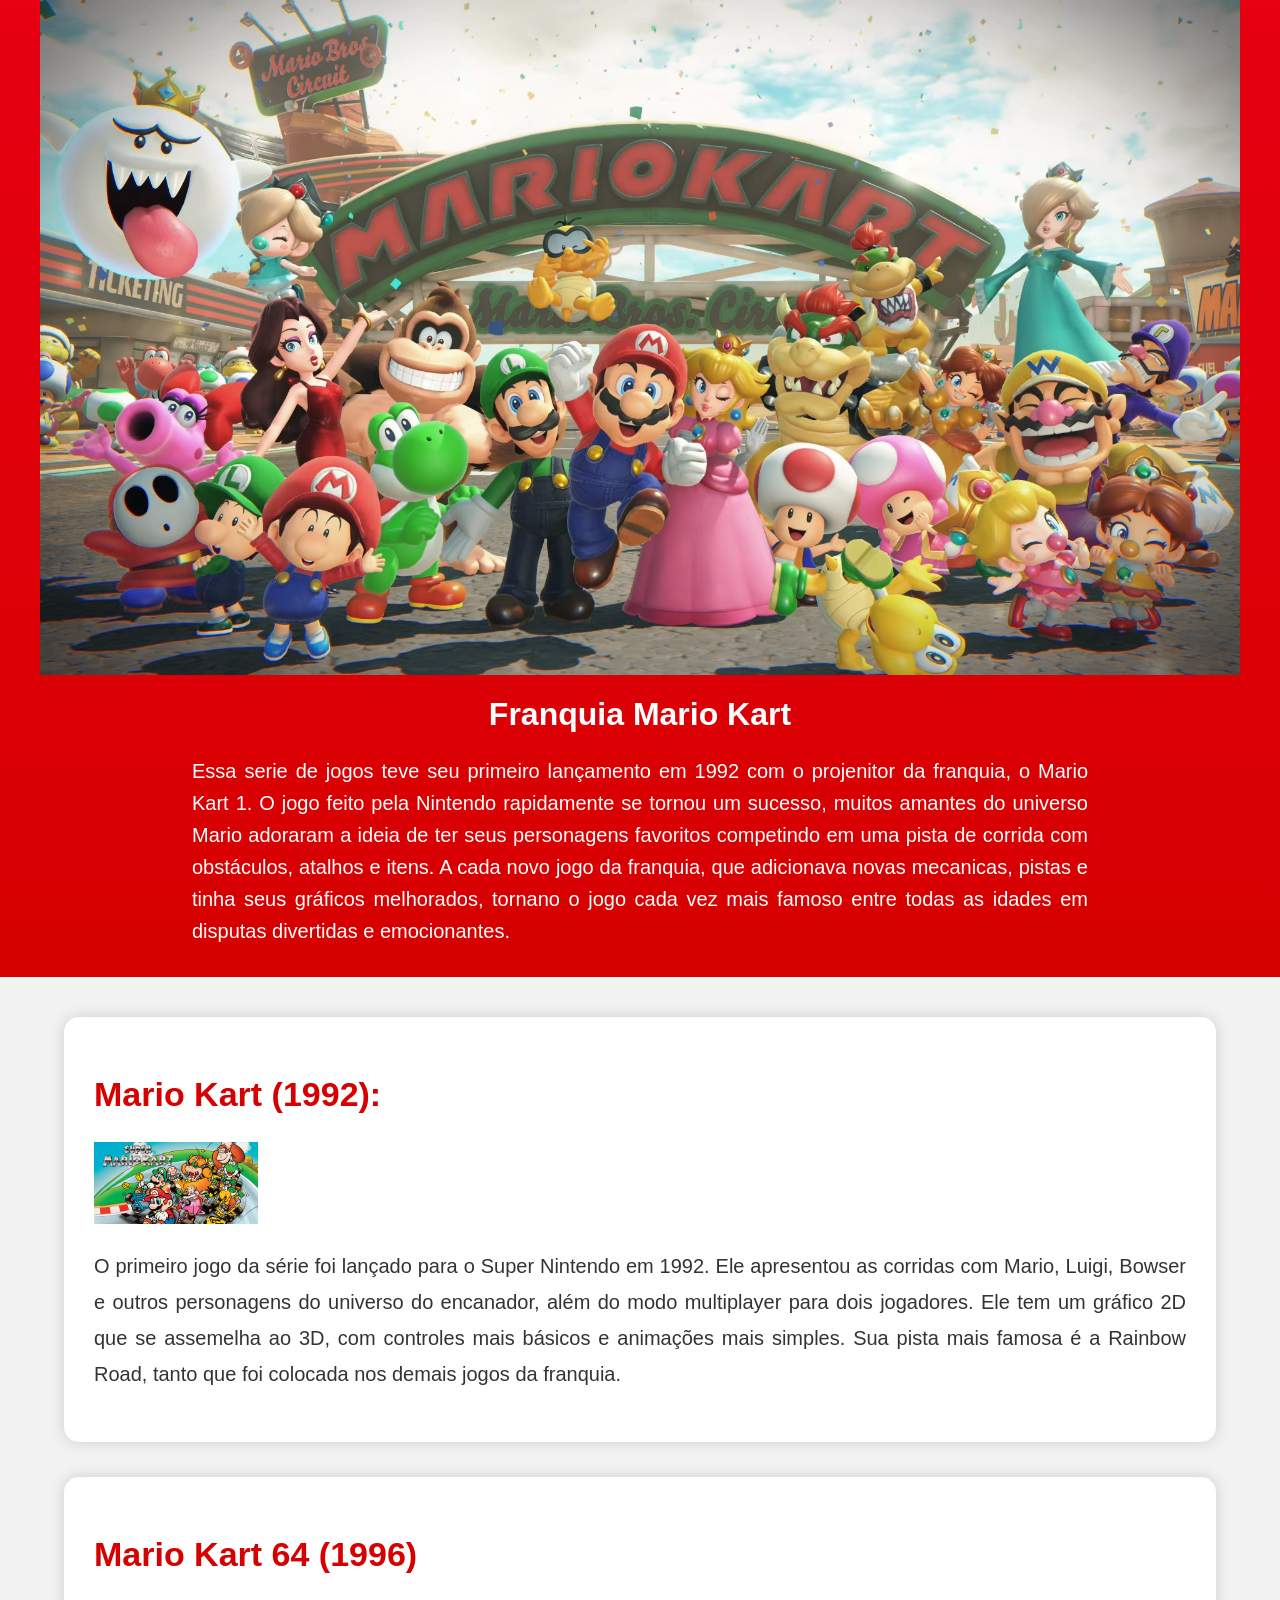
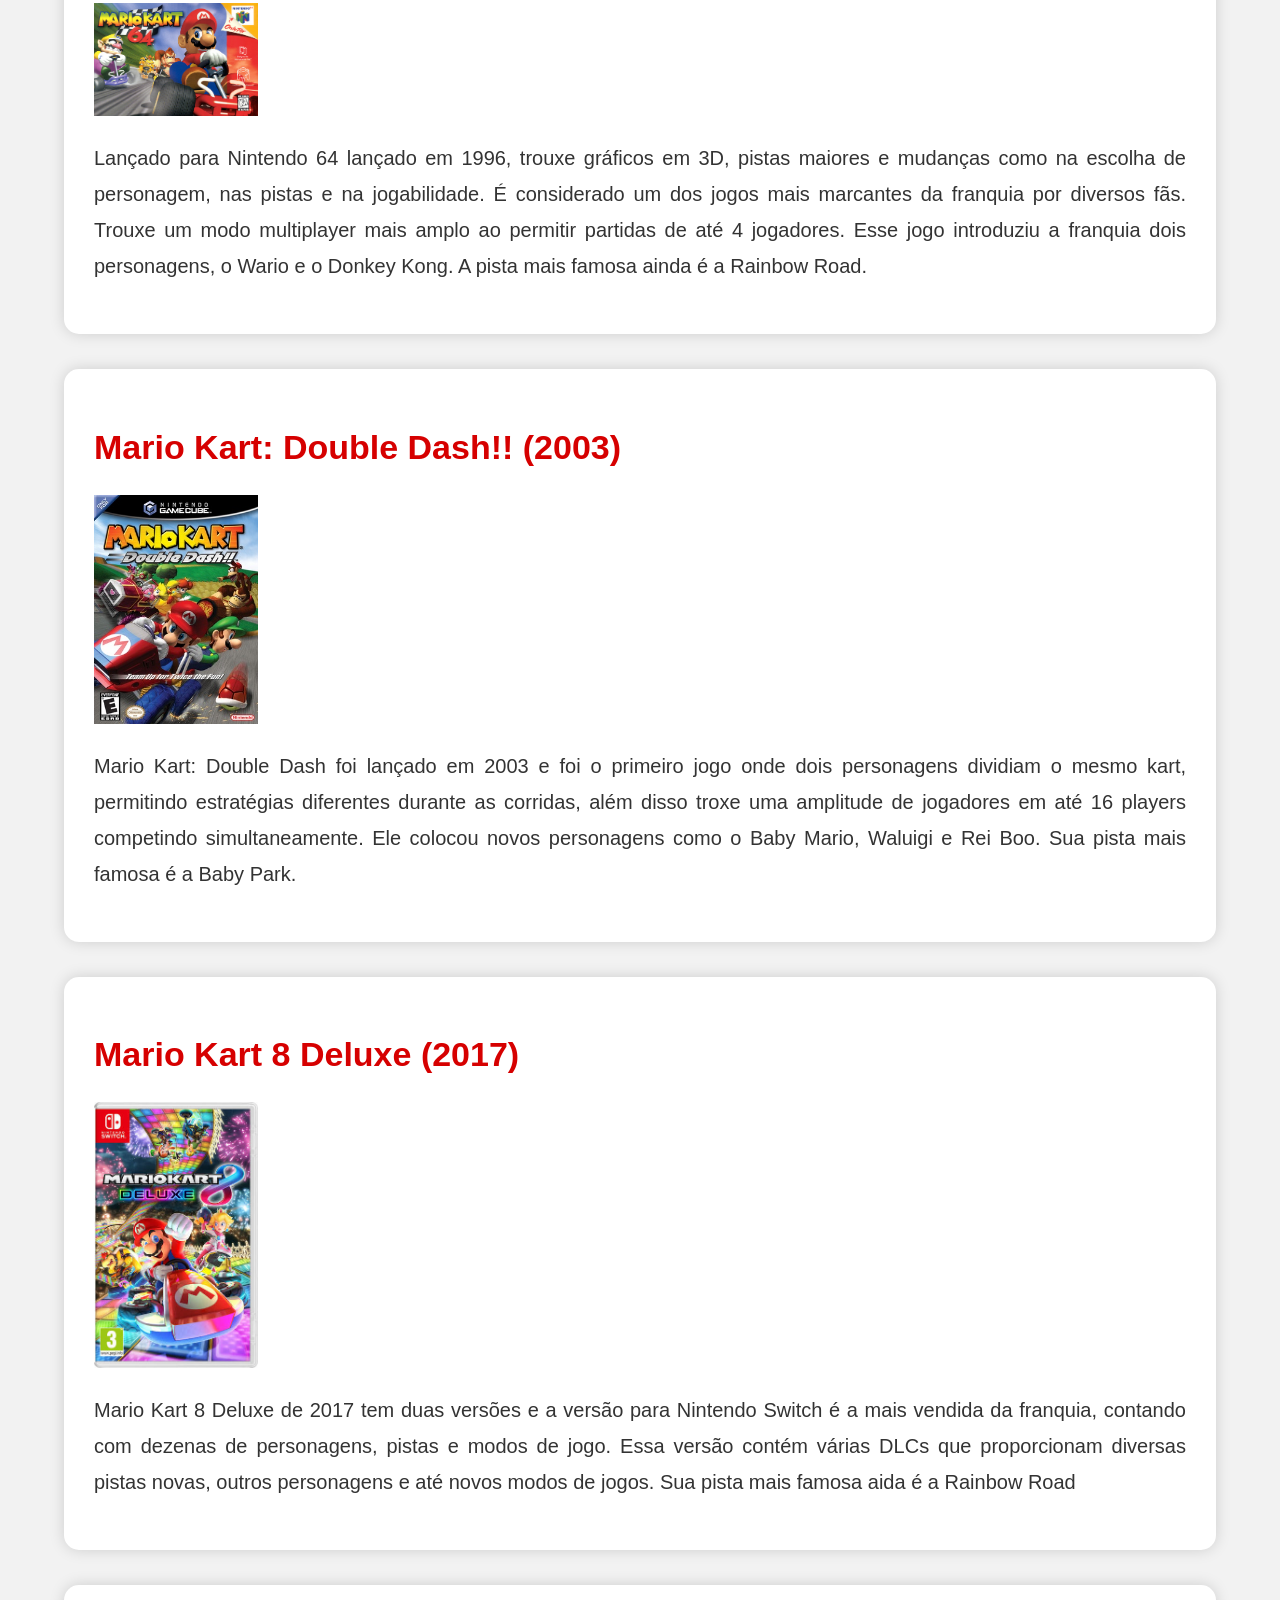
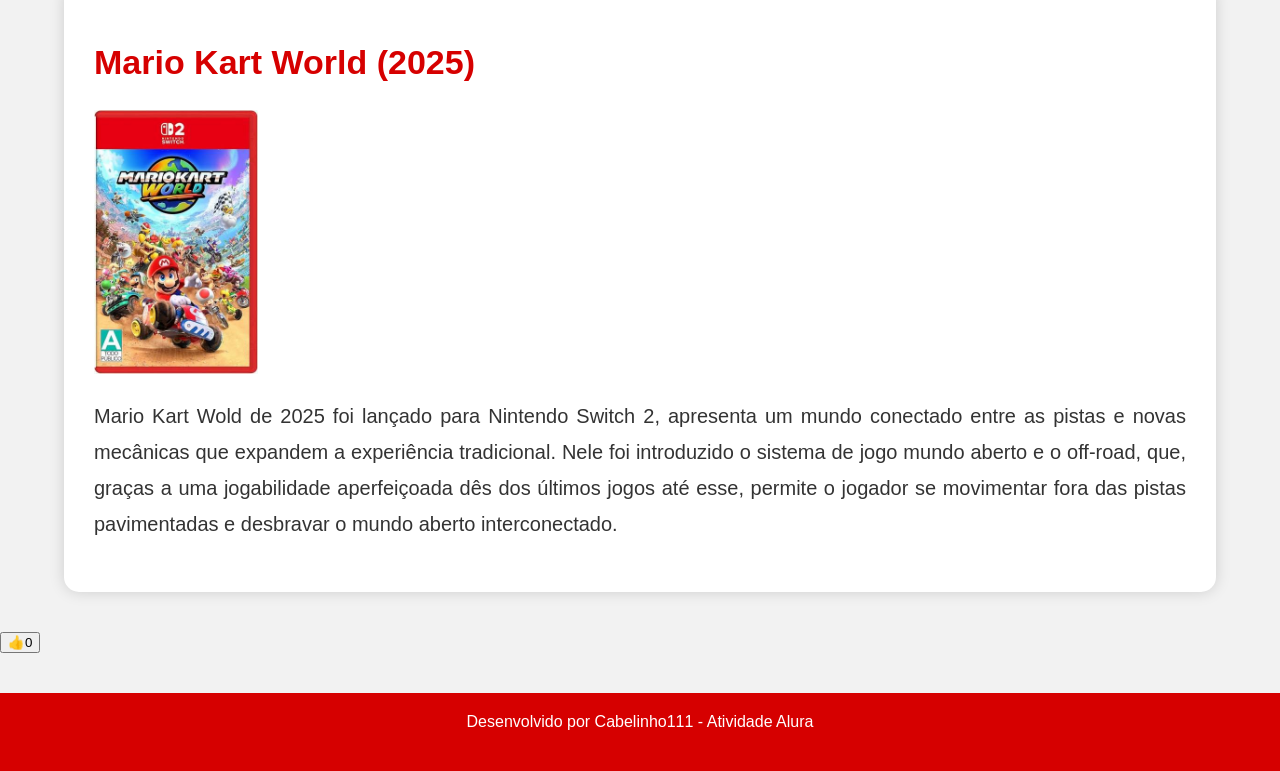
==== index.html @ 716b2a15 "000000" ====
<!DOCTYPE html>
<html lang="en">
<head>
    <meta charset="UTF-8">
    <meta name="viewport" content="width=device-width, initial-scale=1.0">
    <title>Mario Kart - História da Franquia</title>
<link rel="stylesheet" href="style.css">
</head>
<body>
    <header>
          <img src="imagens/banner.jpg" class="banner" alt="Banner Mario Kart">
<h1> Franquia Mario Kart </h1>
<p> Essa serie de jogos teve seu primeiro lançamento em 1992 com o projenitor da franquia, o Mario Kart 1.
    O jogo feito pela Nintendo rapidamente se tornou um sucesso, 
    muitos amantes do universo Mario adoraram a ideia de ter seus personagens favoritos competindo em uma pista de corrida com obstáculos, atalhos e itens.
    A cada novo jogo da franquia, que adicionava novas mecanicas, pistas e tinha seus gráficos melhorados,
    tornano o jogo cada vez mais famoso entre todas as idades em disputas divertidas e emocionantes. </p>
   
    </header>

<main>

<section>

        <h2>Mario Kart (1992):</h2>
<img src="imagens/mariokart1.jpg" class="imagem-primeiro" alt="Mario Kart SNES">
    <p>
O primeiro jogo da série foi lançado para o Super Nintendo em 1992.
Ele apresentou as corridas com Mario, Luigi, Bowser e outros personagens do universo do encanador,
além do modo multiplayer para dois jogadores. Ele tem um gráfico 2D que se assemelha ao 3D, com controles mais básicos e animações mais simples.
Sua pista mais famosa é a Rainbow Road, tanto que foi colocada nos demais jogos da franquia.
</p>
</section>

<section>

<h2>Mario Kart 64 (1996)</h2>

<img src="imagens/mario64.jpg" class="imagem-pequena" alt="Mario Kart 64">

<p>
Lançado para Nintendo 64 lançado em 1996, trouxe gráficos em 3D, pistas maiores e mudanças como na escolha de personagem, nas pistas e na jogabilidade.
É considerado um dos jogos mais marcantes da franquia por diversos fãs. Trouxe um modo multiplayer mais amplo ao permitir partidas de até 4 jogadores.
Esse jogo introduziu a franquia dois personagens, o Wario e o Donkey Kong. A pista mais famosa ainda é a Rainbow Road. 
</p>

</section>

<section>

<h2>Mario Kart: Double Dash!! (2003)</h2>

<img src="imagens/doubledash.jpg" class="imagem-jogo" alt="Double Dash">

<p>
Mario Kart: Double Dash foi lançado em 2003 e foi o primeiro jogo onde dois personagens dividiam o mesmo kart,
permitindo estratégias diferentes durante as corridas, além disso troxe uma amplitude de jogadores em até 16 players competindo simultaneamente.
Ele colocou novos personagens como o Baby Mario, Waluigi e Rei Boo. Sua pista mais famosa é a Baby Park.
</p>

</section>

<section>

<h2>Mario Kart 8 Deluxe (2017)</h2>

<img src="imagens/mariokart8.jpg" class="imagem-media" alt="Mario Kart 8 Deluxe">


<p>
Mario Kart 8 Deluxe de 2017 tem duas versões e a versão para Nintendo Switch é a mais vendida da franquia,
contando com dezenas de personagens, pistas e modos de jogo. Essa versão contém várias DLCs que proporcionam diversas pistas novas,
outros personagens e até novos modos de jogos. Sua pista mais famosa aida é a Rainbow Road
</p>

</section>

<section>

<h2>Mario Kart World (2025)</h2>

<img src="imagens/world.jpg" class="imagem-jogo" alt="Mario Kart World">

<p>
Mario Kart Wold de 2025 foi lançado para Nintendo Switch 2, apresenta um mundo conectado entre
as pistas e novas mecânicas que expandem a experiência tradicional. Nele foi introduzido o sistema de jogo mundo aberto e o off-road, que,
graças a uma jogabilidade aperfeiçoada dês dos últimos jogos até esse, permite o jogador se movimentar fora das pistas pavimentadas e desbravar o mundo aberto interconectado.
</p>

</section>

</main>

<button>👍<span>0</span></button>

<footer>
  Desenvolvido por Cabelinho111 - Atividade Alura</p>
</footer>

</body>

<script>
const botao = document.querySelector("button");
botao.addEventListener("click", botaoClicado);
function botaoClicado() {
let texto = botao.querySelector("span");
texto.textContent++;
}
</script>
</html>
---- style.css ----
/* Configurações gerais */
body {
    font-family: Arial, Helvetica, sans-serif;
    margin: 0;
    padding: 0;
    background-color: #f2f2f2;
    color: #333;
}
/* Cabeçalho */
header {
    background: linear-gradient(to bottom, #e60012, #d60000);
    color: white;
    text-align: center;
    padding-bottom: 30px;
}

/* Banner */
.banner {
    display: block;
    width: 100%;
    max-width: 1200px;
    height: auto;
    margin: 0 auto;
}
}  /* impede que a imagem seja cortada */


/* Título principal */
h1 {
    margin: 20px 0 10px;
    font-size: 48px;
}

/* Subtítulo */
header p {
    width: 70%;
    margin: auto;
    font-size: 20px;
    line-height: 1.6;
}

/* Área principal */
main {
    width: 90%;
    max-width: 1200px;
    margin: 40px auto;
}

/* Cards */
section {
    background: white;
    margin-bottom: 35px;
    padding: 30px;
    border-radius: 15px;
    box-shadow: 0 0 15px rgba(0,0,0,0.15);
}

/* Títulos */
h2 {
    color: #d60000;
    font-size: 34px;
}

h3 {
    color: #d60000;
}

/* Parágrafos */
p {
    font-size: 20px;
    text-align: justify;
    line-height: 1.8;
}

/* Imagens dos jogos */
.imagem-conteudo {
    display: block;
    width: 70%;
    max-width: 600px;
    height: auto;
    margin: 20px auto;
    border-radius: 10px;
}

/* Todas as imagens */
img {
    max-width: 15%;
    height: auto;
}

/* Rodapé */
footer {
    background-color: #d60000;
    color: white;
    text-align: center;
    padding: 20px;
    margin-top: 40px;
}

/* button */
button {
    size: 40px;
    box-align: center;
}

/* Responsividade */
@media (max-width: 768px) {

    h1 {
        font-size: 34px;
    }

    h2 {
        font-size: 28px;
    }

    p {
        font-size: 17px;
    }

    header p {
        width: 90%;
    }

    .imagem-conteudo {
        width: 90%;
    }

    .banner {
        max-height: 220px;
    }
.imagem-vertical{
    display: block;
    width: 45%;
    max-width: 340px;
    height: auto;
    margin: 20px auto;
    border-radius: 10px;
}
.imagem-horizontal{
    display:block;
    width:70%;
    max-width:600px;
    height:auto;
    margin:20px auto;
    border-radius:10px;
}
.imagem-media{
    display: block;
    width: 60%;
    max-width: 450px;
    max-height: 320px;
    height: auto;
    object-fit: contain;
    margin: 20px auto;
    border-radius: 10px;
}
.imagem-pequena{
    display:block;
    width:55%;
    max-width:500px;
    height:auto;
    margin:25px auto;
    border-radius:10px;
}

.imagem-jogo{
    display: block;
    width: 65%;
    max-width: 650px;
    height: auto;
    margin: 20px auto;
    border-radius: 10px;
}
/* Primeira imagem menor */
.imagem-primeiro{
    display: block;
    width: 55%;
    max-width: 500px;
    height: auto;
    margin: 20px auto;
    border-radius: 10px;
}
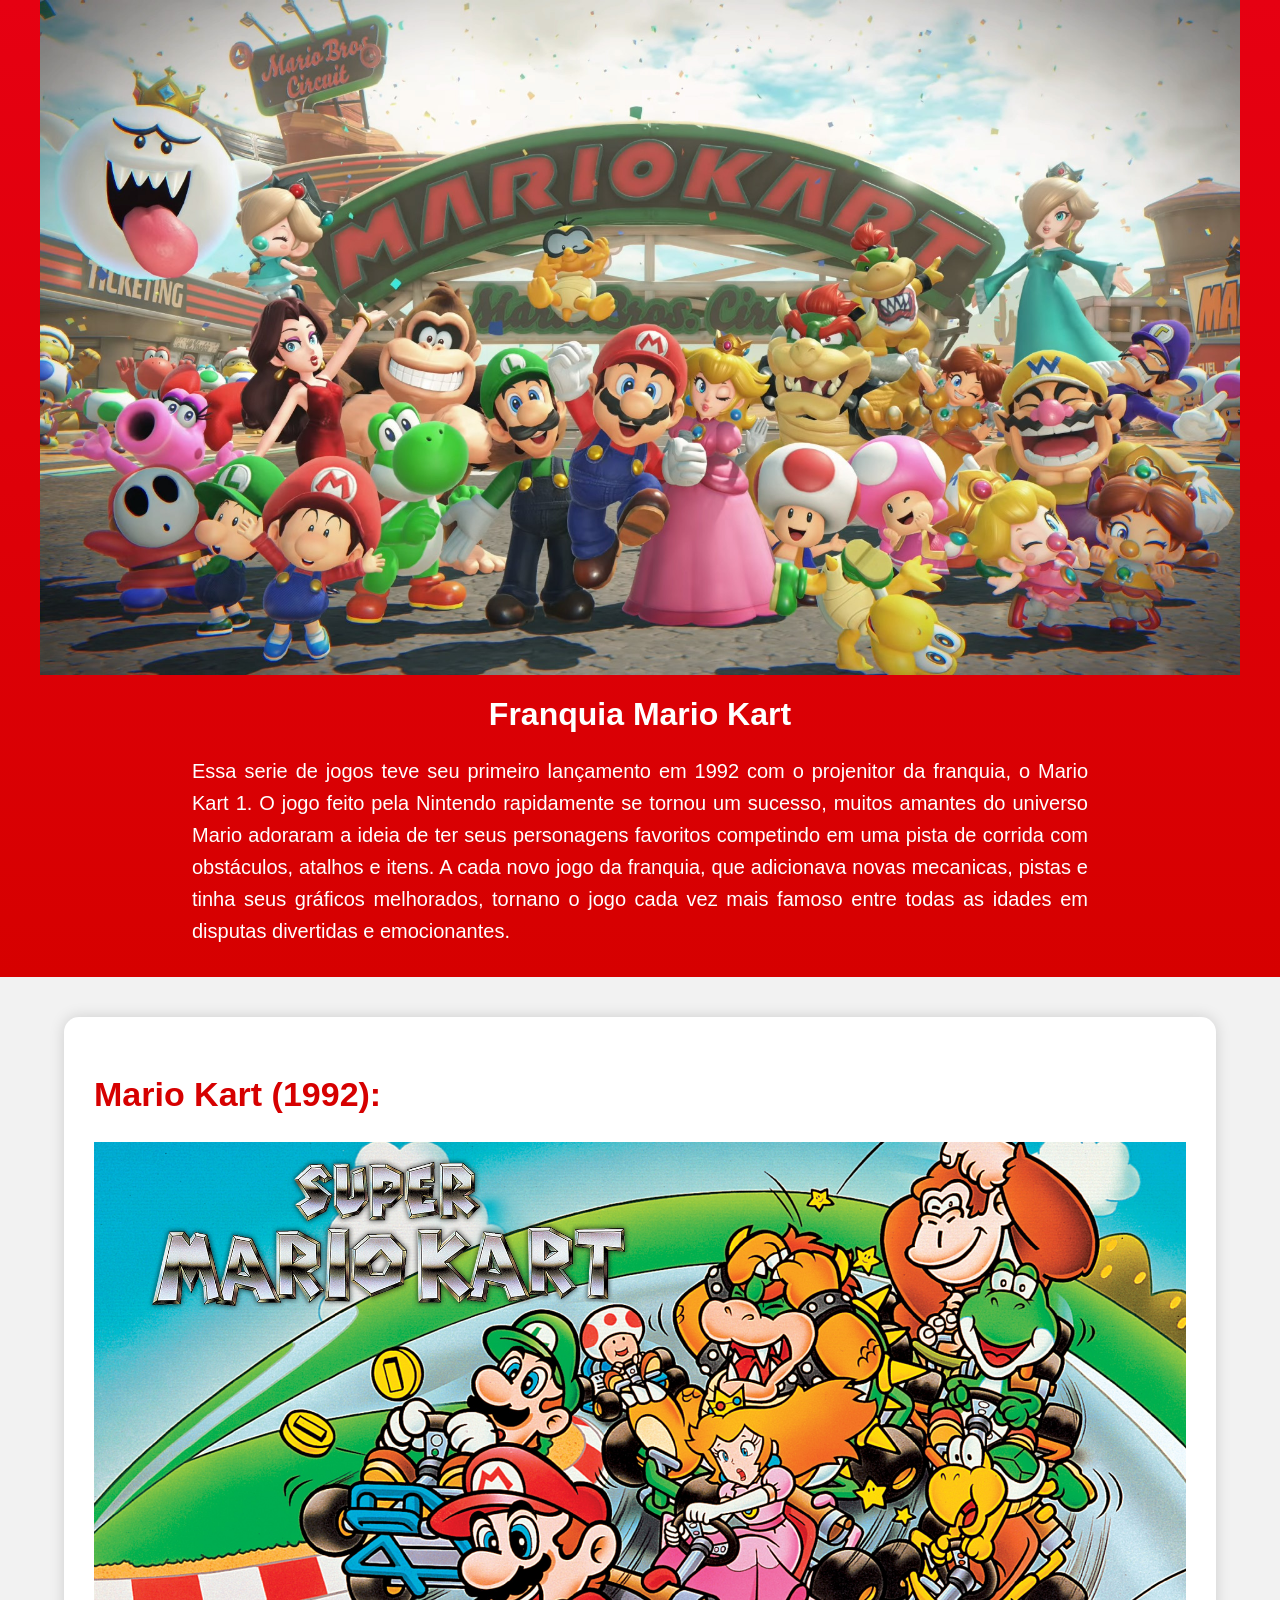
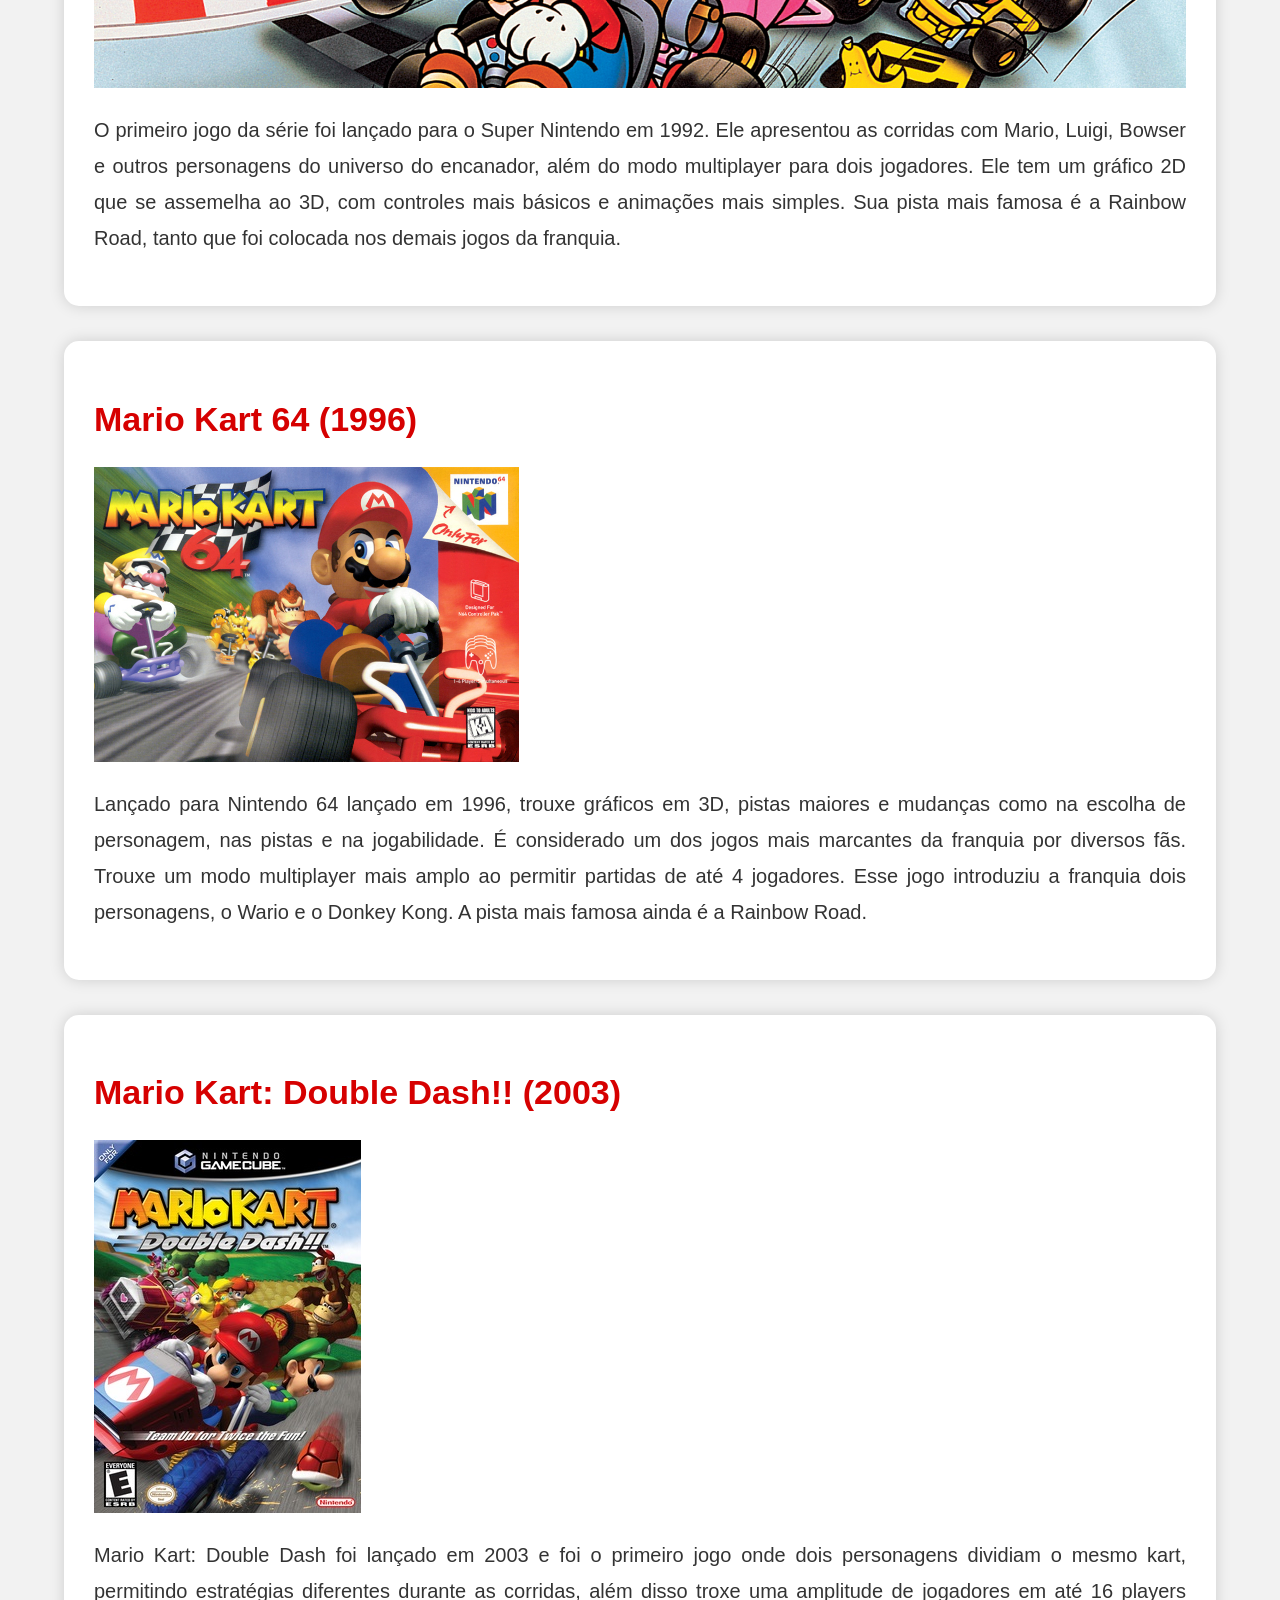
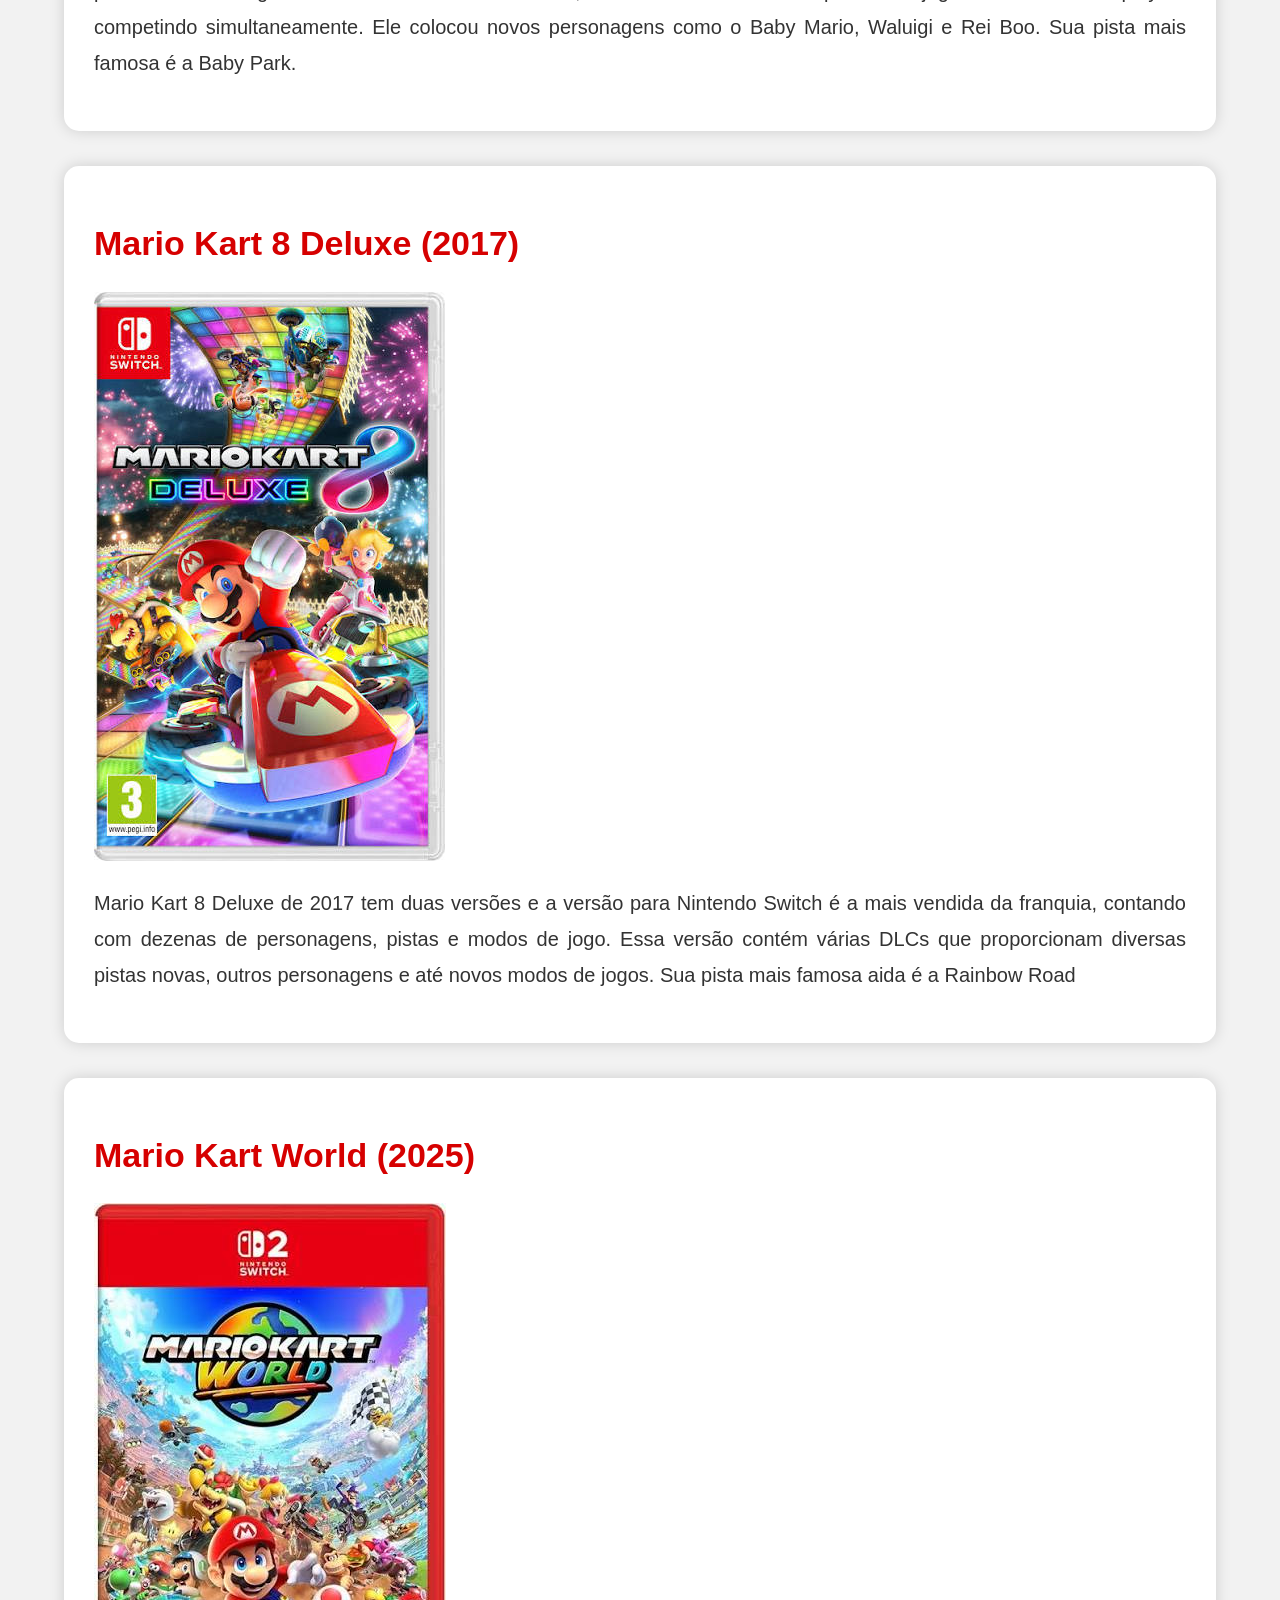
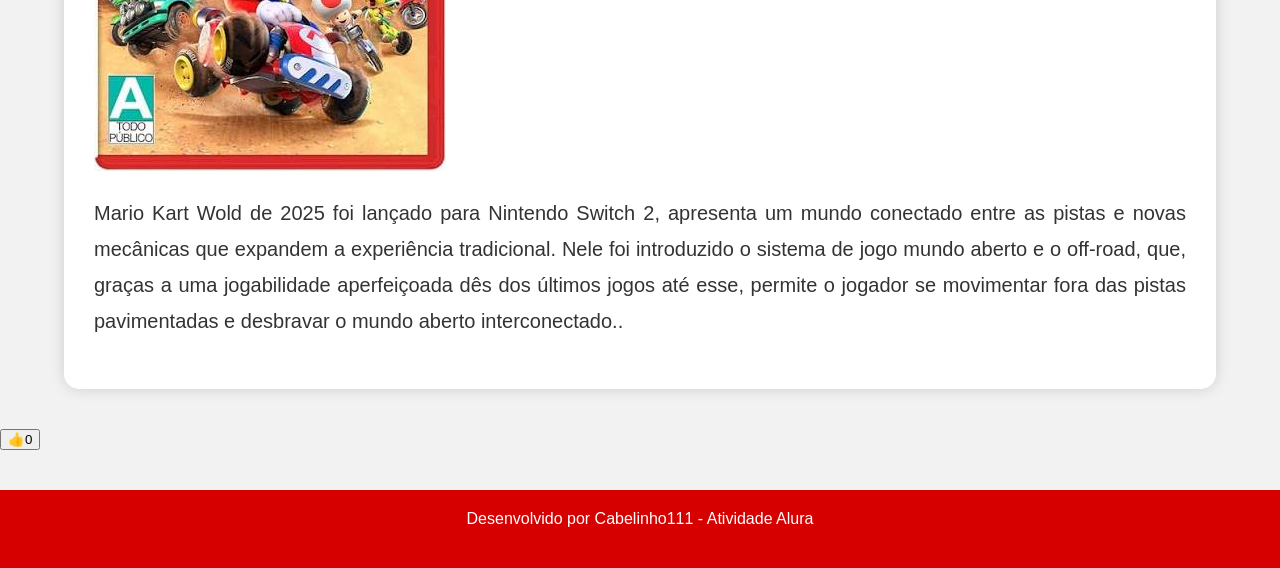
==== commit 513d796e: "98" ====
--- a/index.html
+++ b/index.html
@@ -84,7 +84,7 @@
 <p>
 Mario Kart Wold de 2025 foi lançado para Nintendo Switch 2, apresenta um mundo conectado entre
 as pistas e novas mecânicas que expandem a experiência tradicional. Nele foi introduzido o sistema de jogo mundo aberto e o off-road, que,
-graças a uma jogabilidade aperfeiçoada dês dos últimos jogos até esse, permite o jogador se movimentar fora das pistas pavimentadas e desbravar o mundo aberto interconectado.
+graças a uma jogabilidade aperfeiçoada dês dos últimos jogos até esse, permite o jogador se movimentar fora das pistas pavimentadas e desbravar o mundo aberto interconectado..
 </p>
 
 </section>
--- a/style.css
+++ b/style.css
@@ -84,7 +84,7 @@
 
 /* Todas as imagens */
 img {
-    max-width: 15%;
+    max-width: 100%;
     height: auto;
 }
 
@@ -99,7 +99,7 @@
 
 /* button */
 button {
-    size: 40px;
+    size: 100px;
     box-align: center;
 }
 
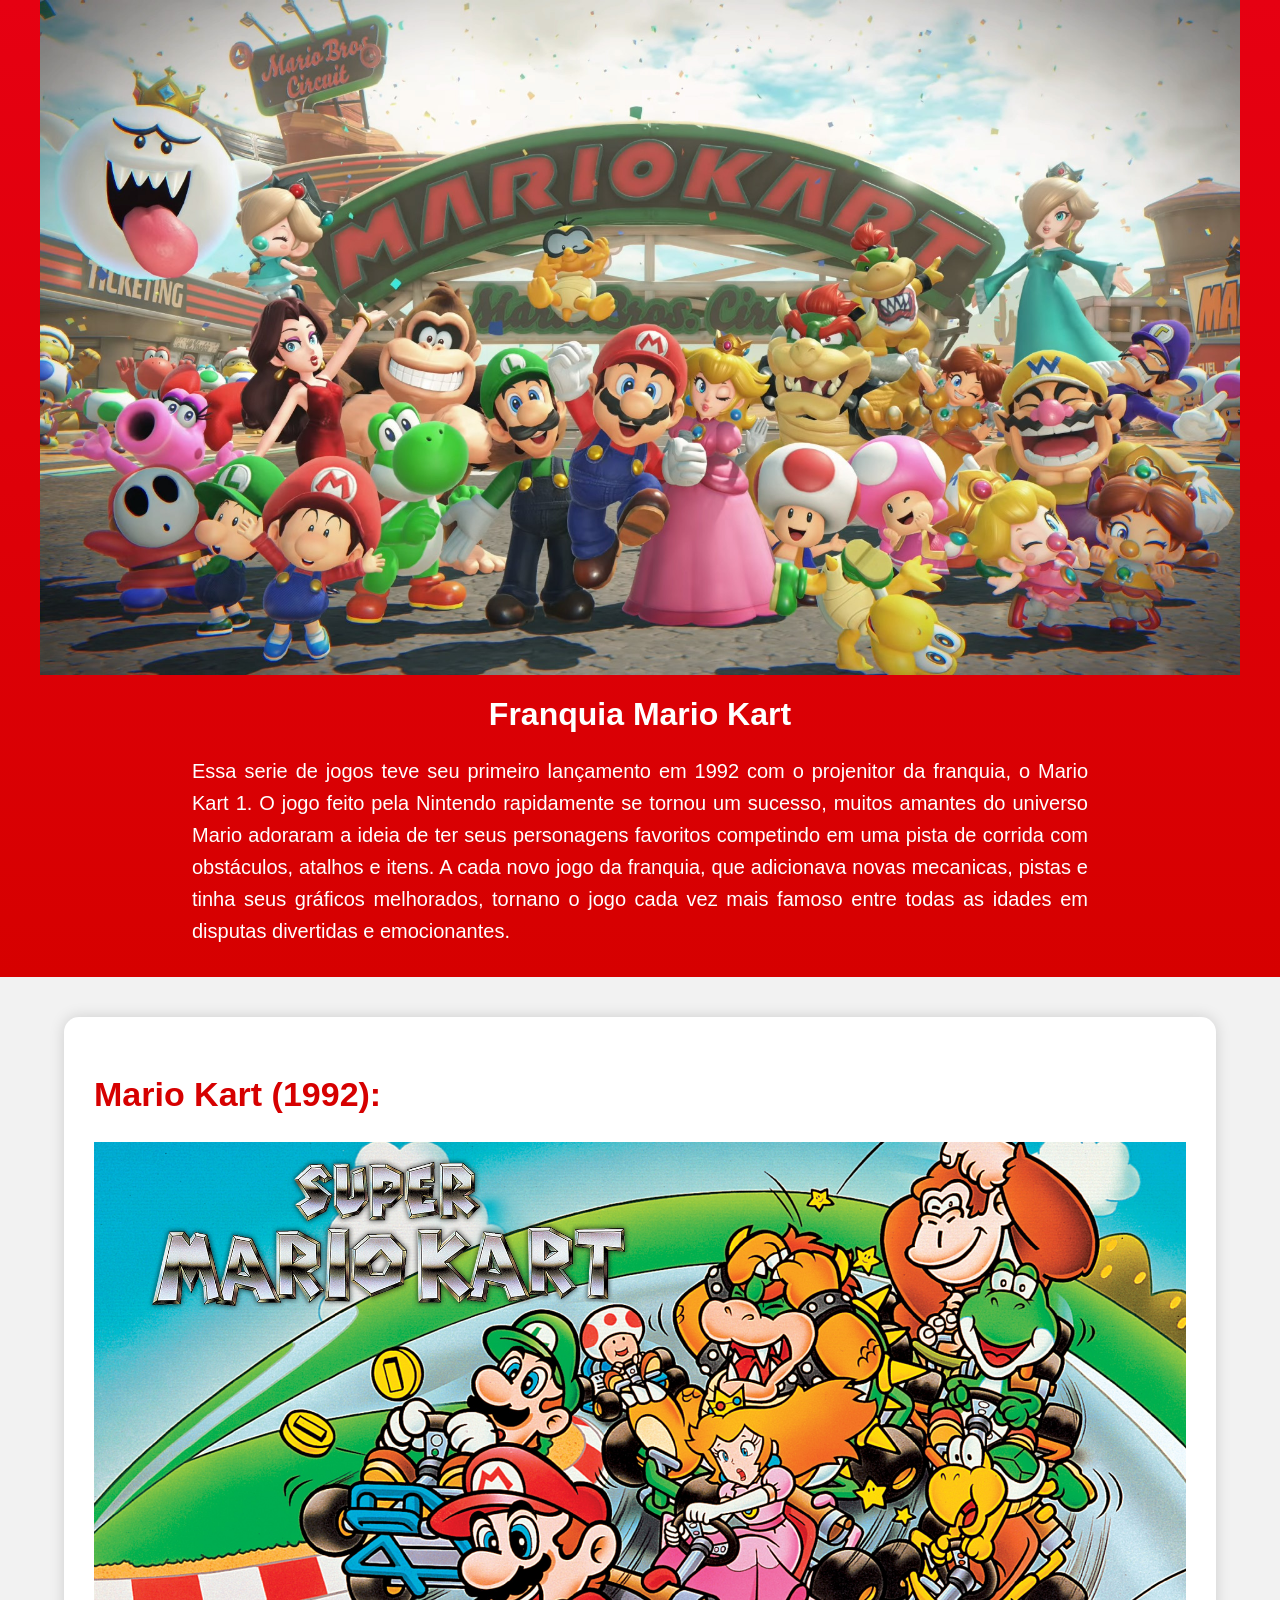
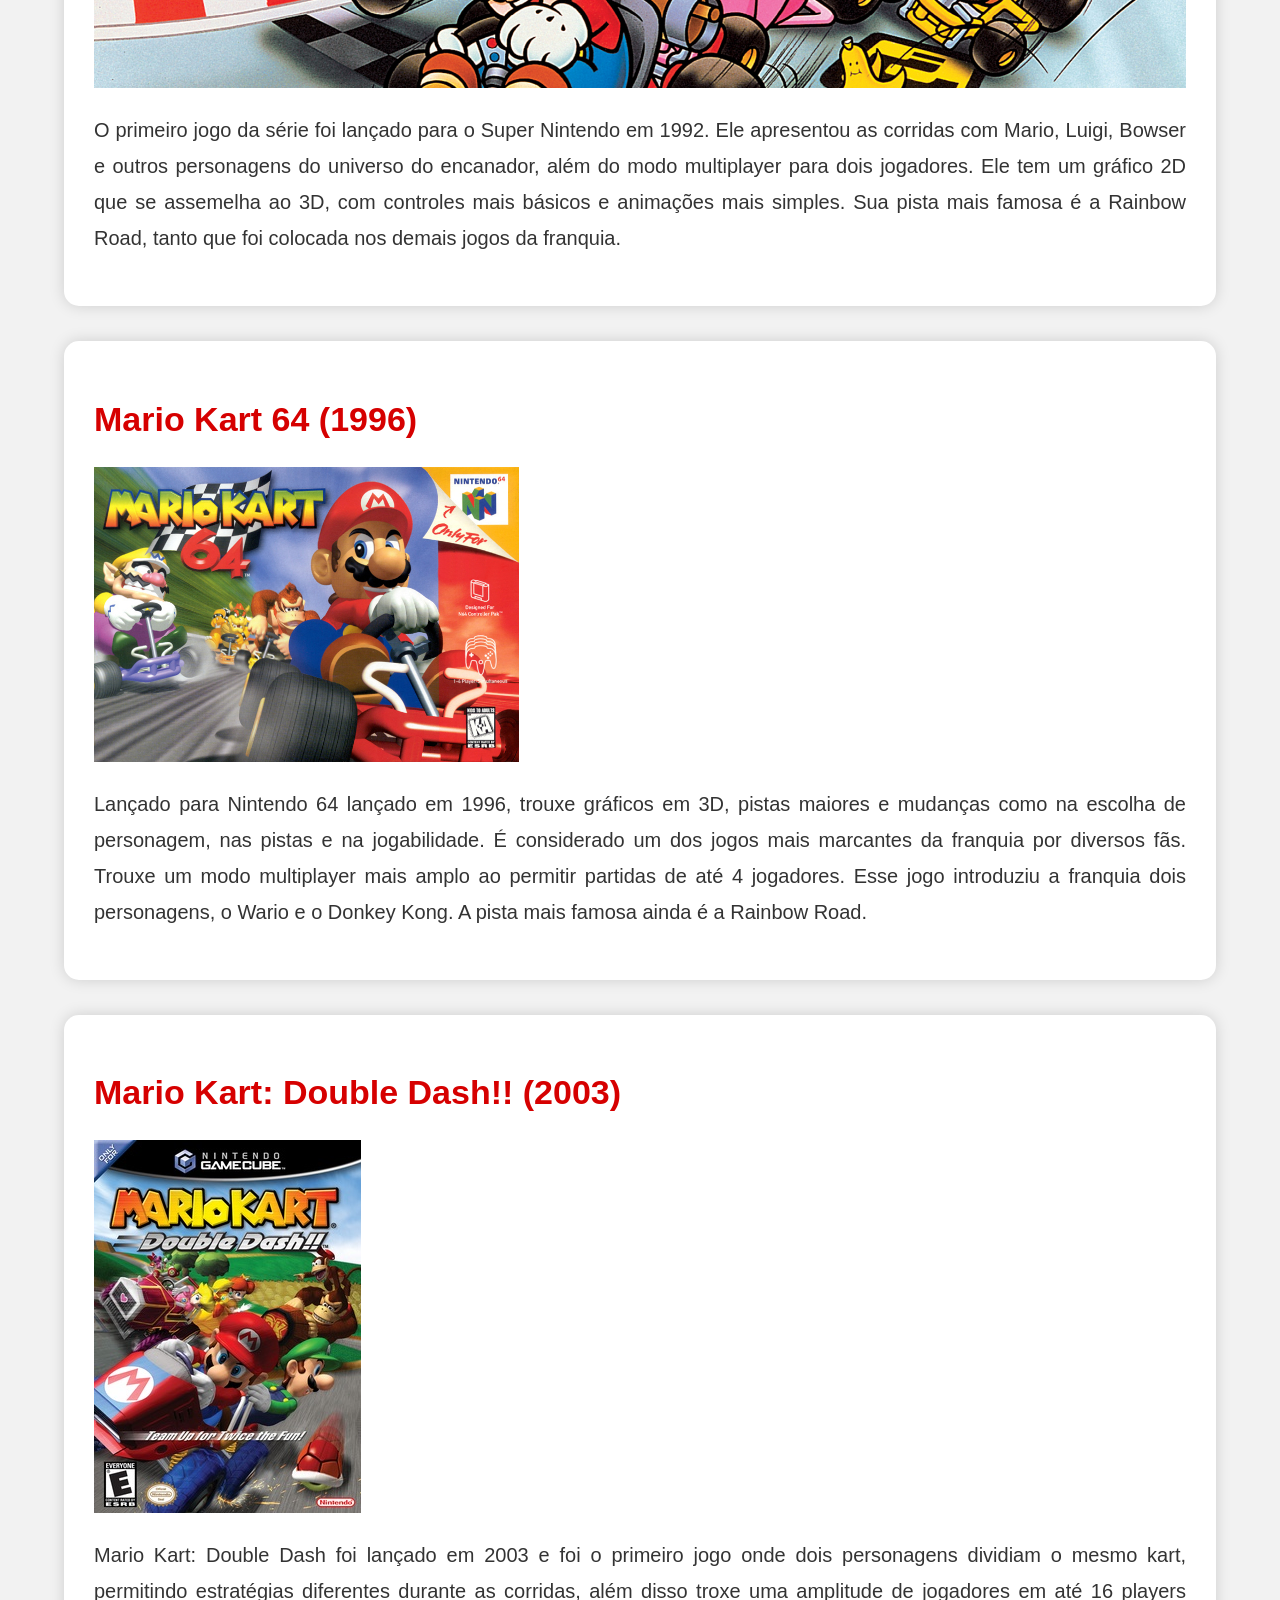
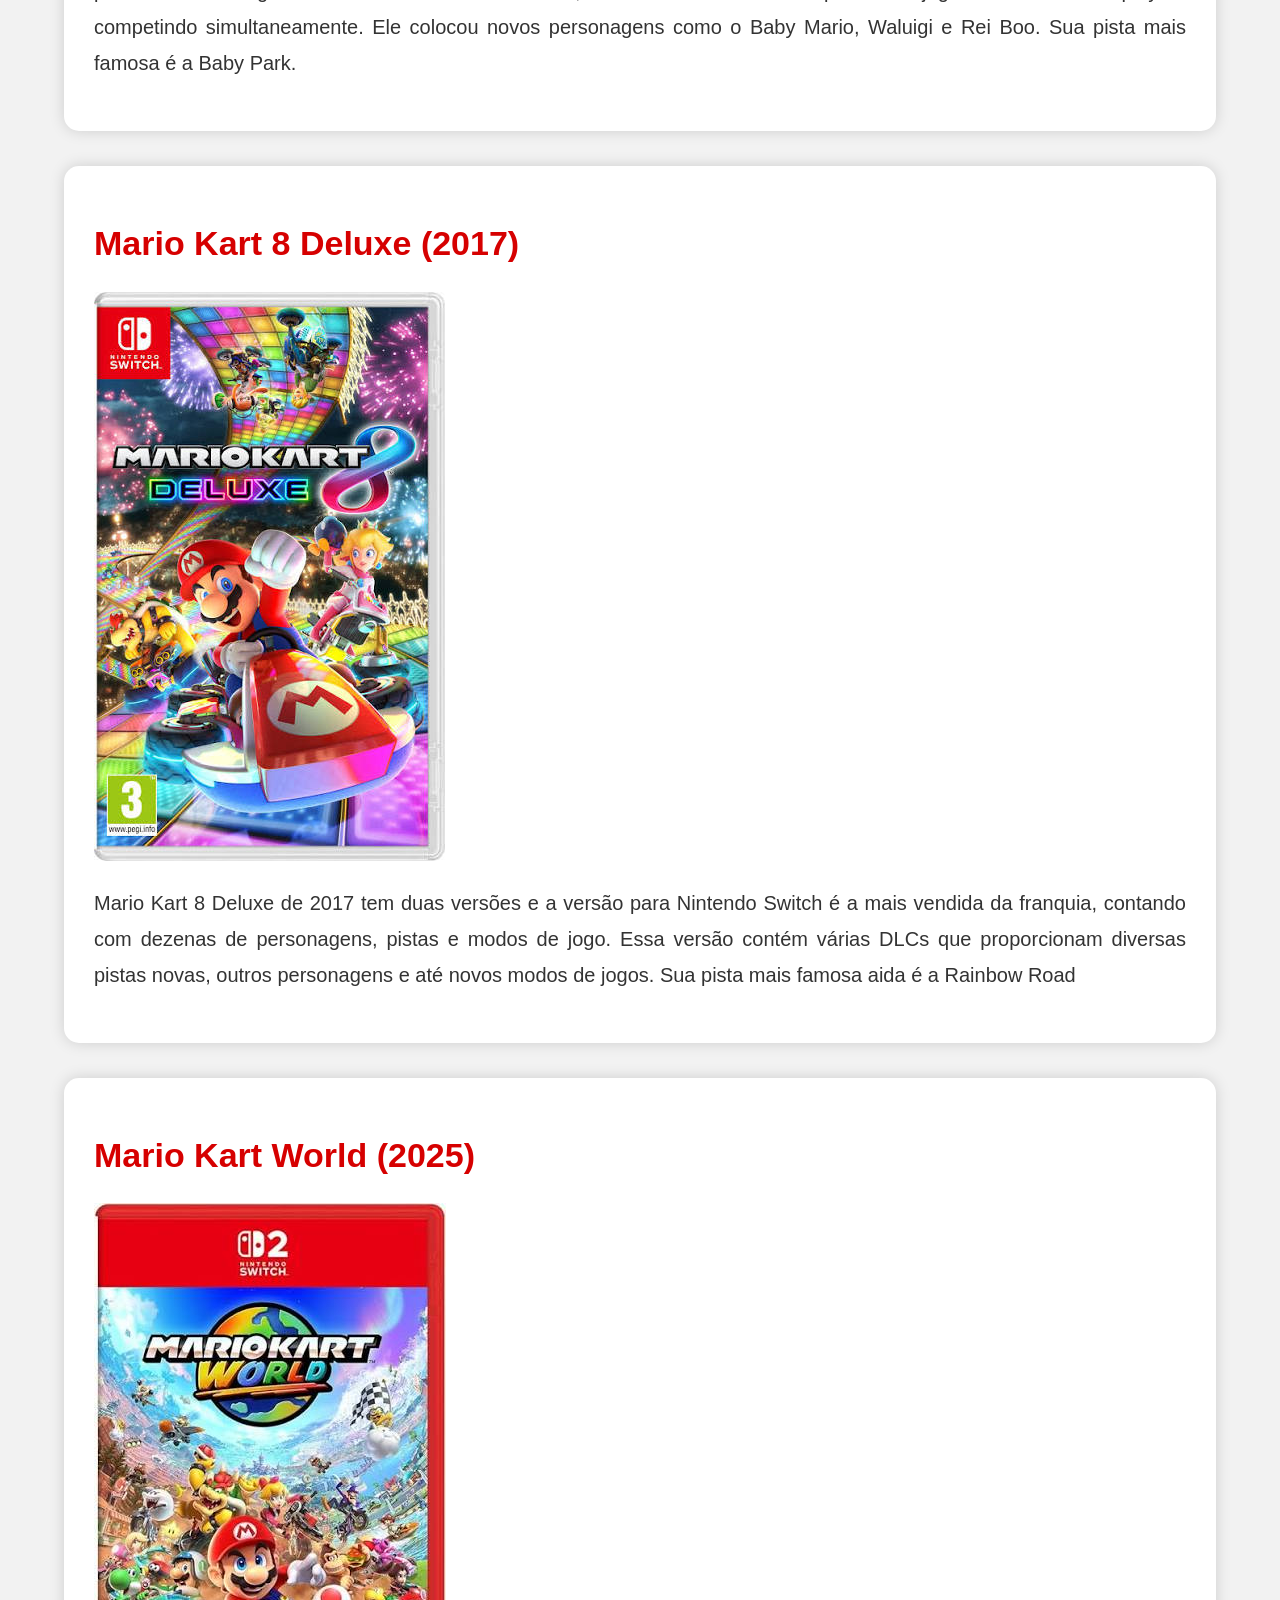
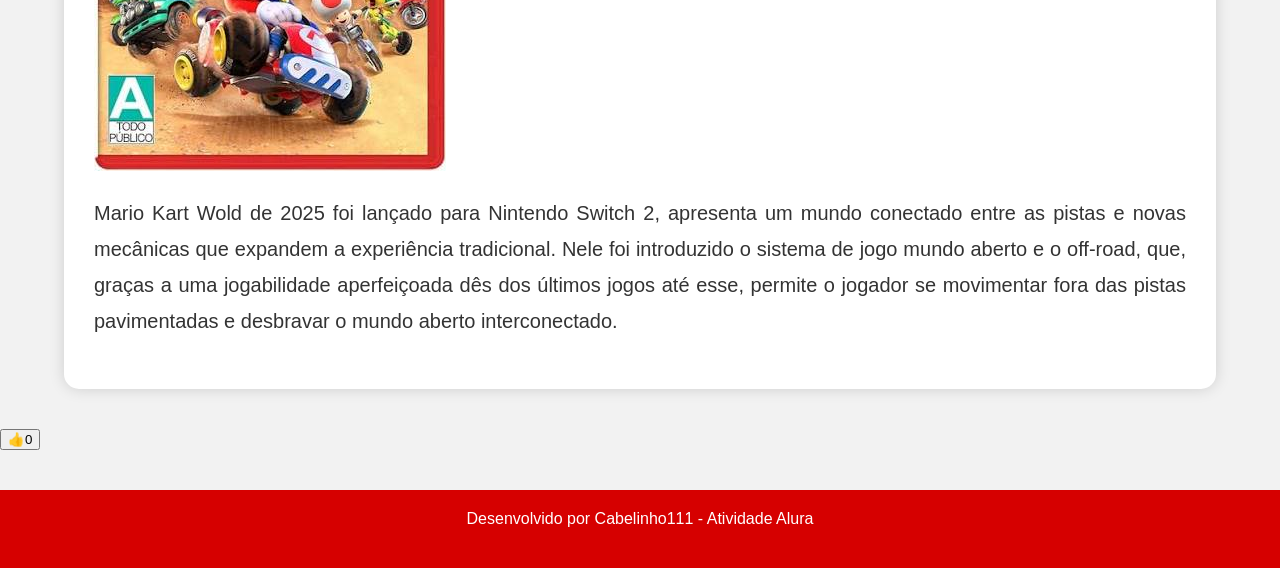
==== commit 2aafe9cc: "87" ====
--- a/index.html
+++ b/index.html
@@ -84,7 +84,7 @@
 <p>
 Mario Kart Wold de 2025 foi lançado para Nintendo Switch 2, apresenta um mundo conectado entre
 as pistas e novas mecânicas que expandem a experiência tradicional. Nele foi introduzido o sistema de jogo mundo aberto e o off-road, que,
-graças a uma jogabilidade aperfeiçoada dês dos últimos jogos até esse, permite o jogador se movimentar fora das pistas pavimentadas e desbravar o mundo aberto interconectado..
+graças a uma jogabilidade aperfeiçoada dês dos últimos jogos até esse, permite o jogador se movimentar fora das pistas pavimentadas e desbravar o mundo aberto interconectado.
 </p>
 
 </section>
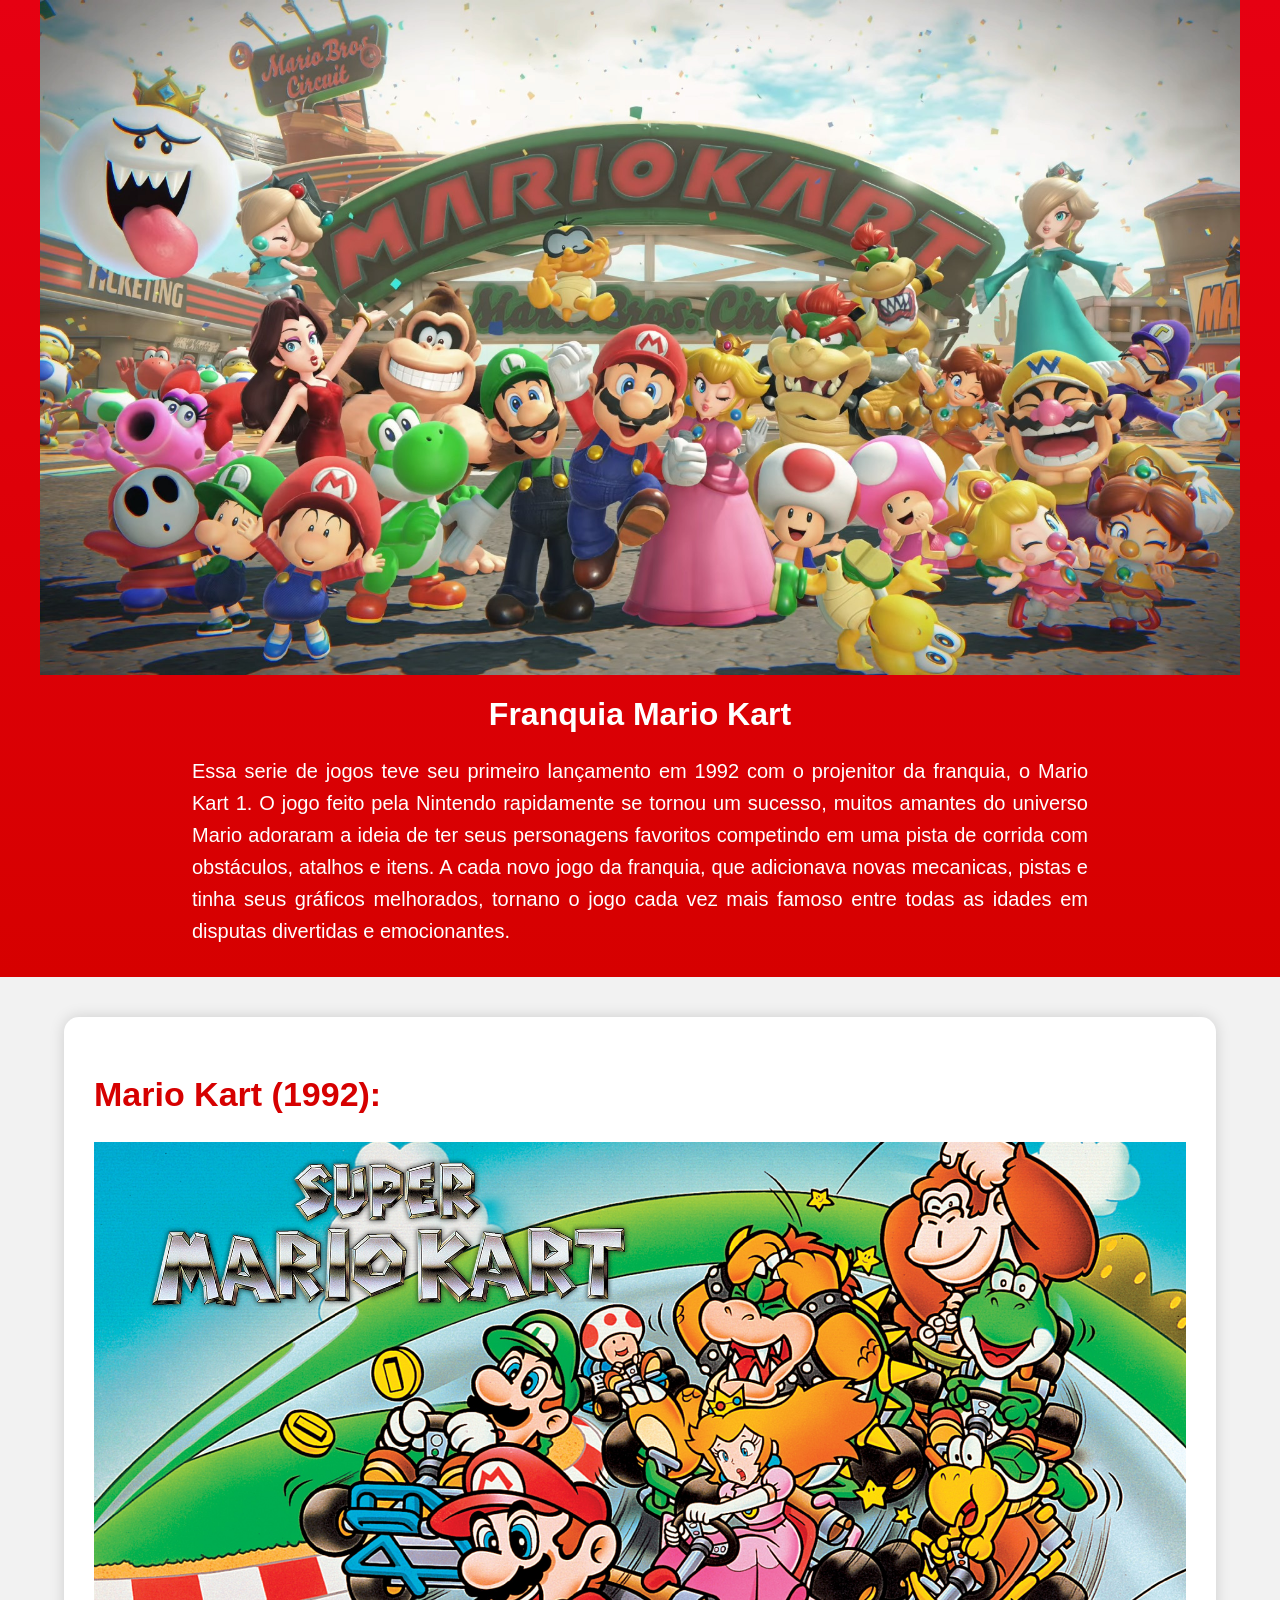
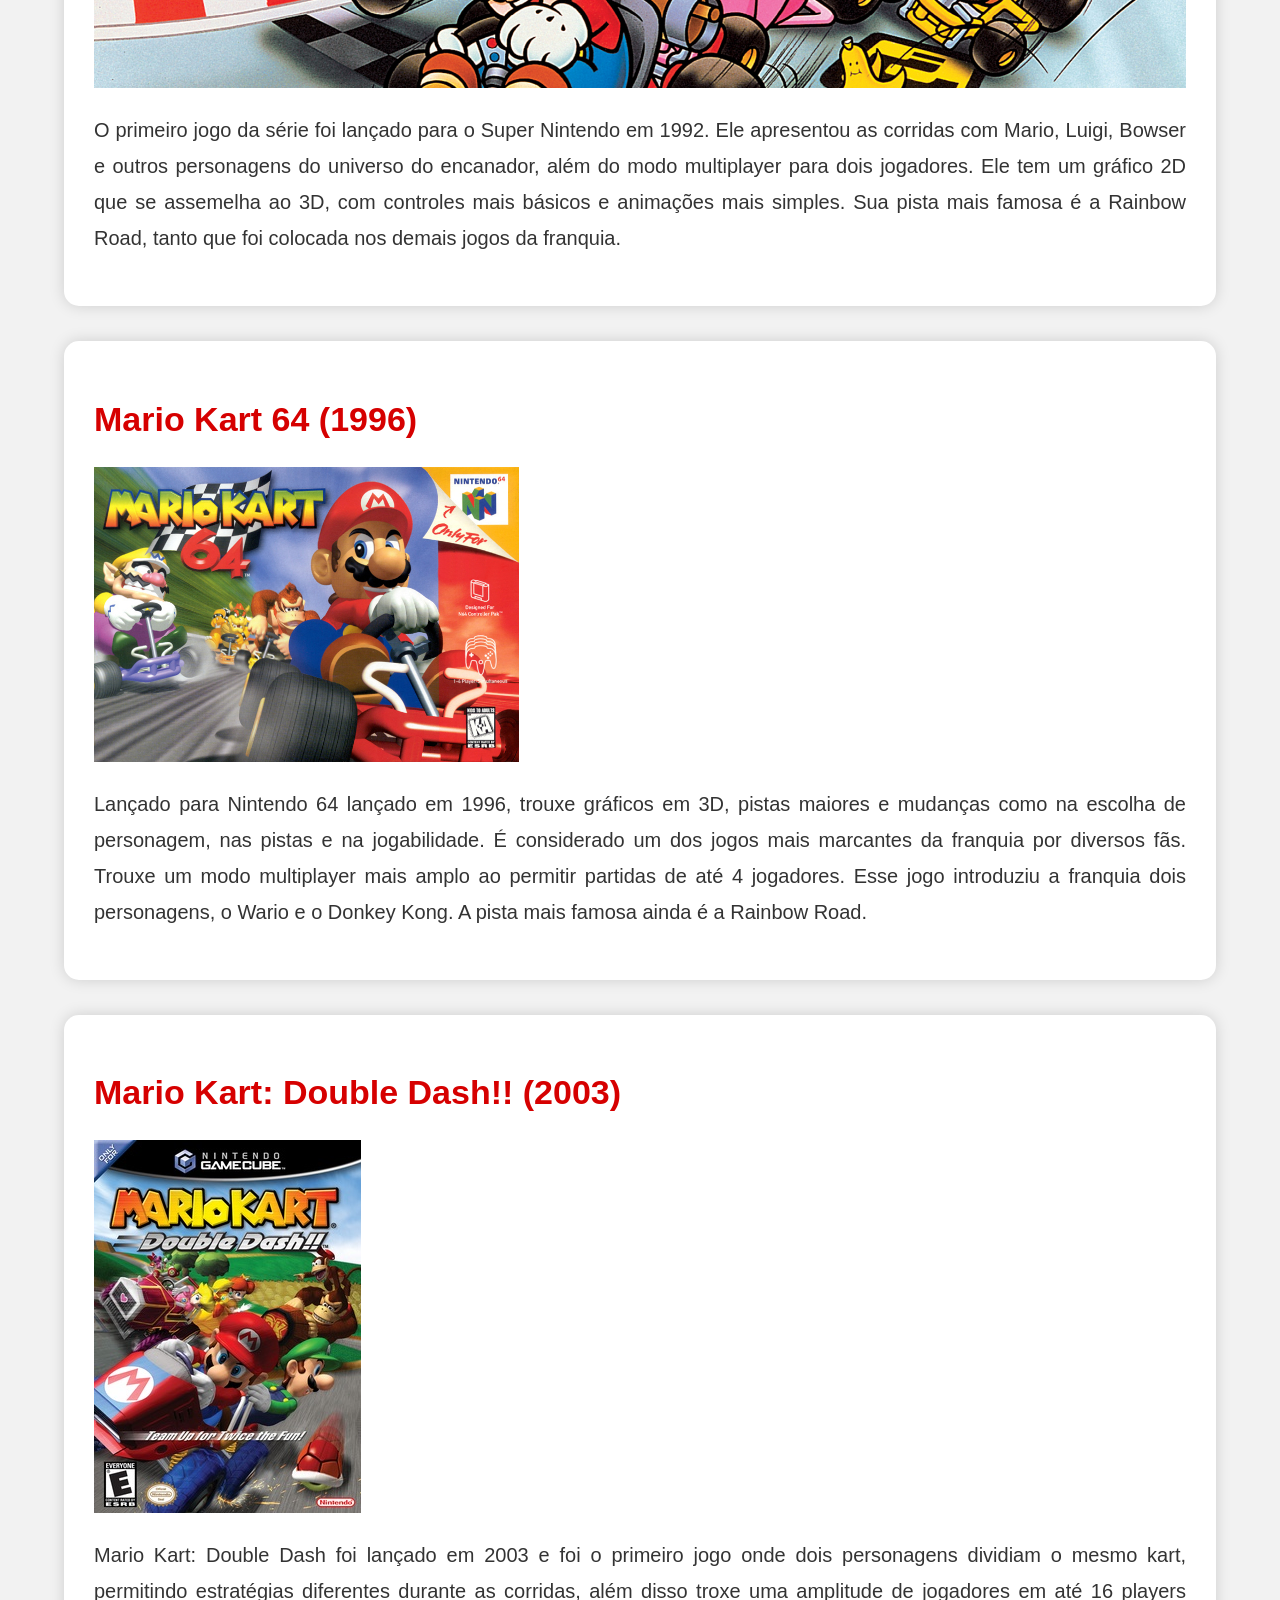
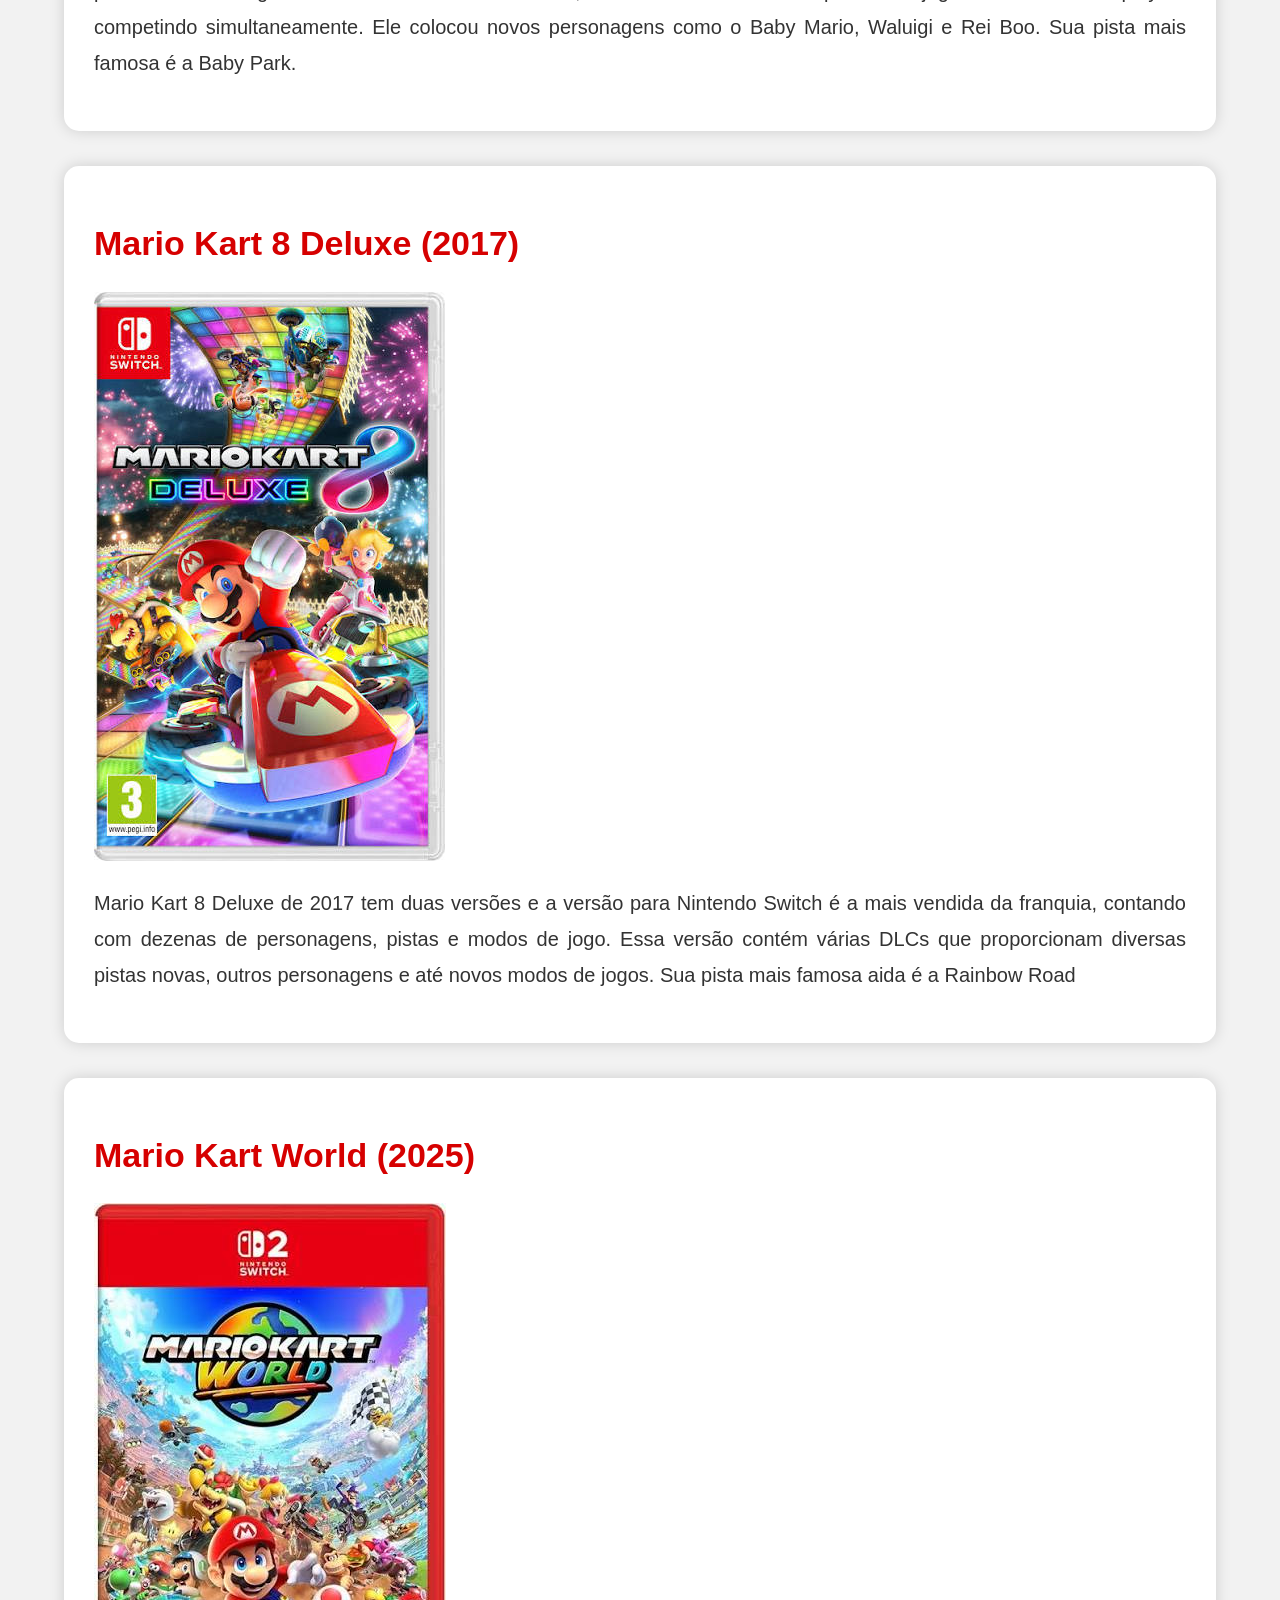
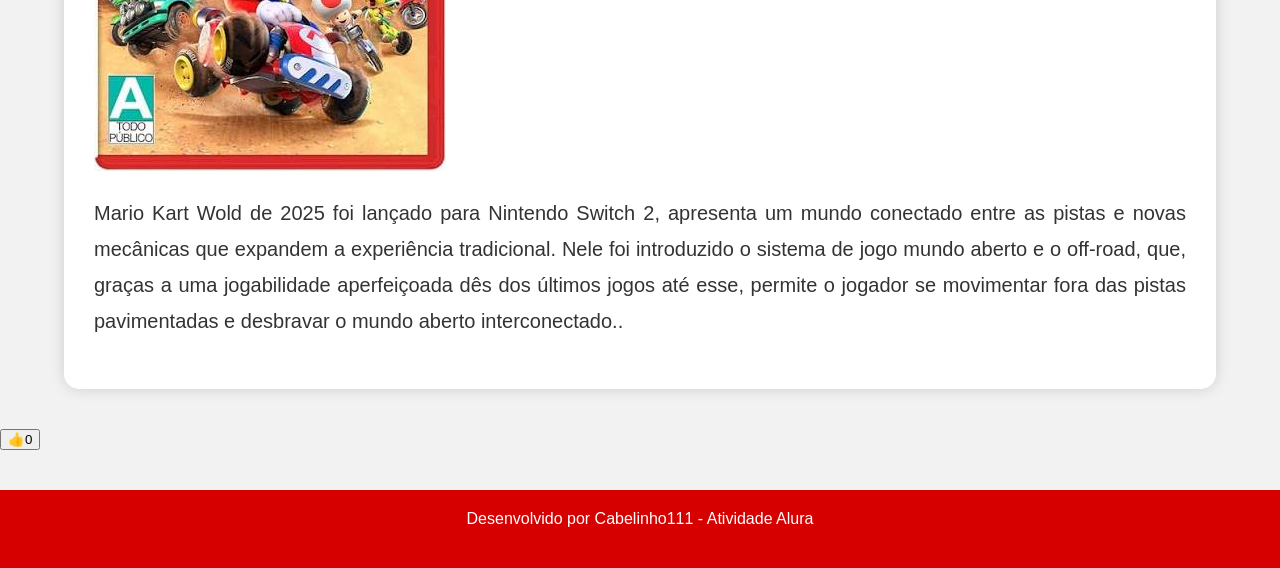
==== commit 4093e43c: "456738777777777775" ====
--- a/index.html
+++ b/index.html
@@ -84,7 +84,7 @@
 <p>
 Mario Kart Wold de 2025 foi lançado para Nintendo Switch 2, apresenta um mundo conectado entre
 as pistas e novas mecânicas que expandem a experiência tradicional. Nele foi introduzido o sistema de jogo mundo aberto e o off-road, que,
-graças a uma jogabilidade aperfeiçoada dês dos últimos jogos até esse, permite o jogador se movimentar fora das pistas pavimentadas e desbravar o mundo aberto interconectado.
+graças a uma jogabilidade aperfeiçoada dês dos últimos jogos até esse, permite o jogador se movimentar fora das pistas pavimentadas e desbravar o mundo aberto interconectado..
 </p>
 
 </section>
--- a/style.css
+++ b/style.css
@@ -85,6 +85,7 @@
 /* Todas as imagens */
 img {
     max-width: 100%;
+    align-self: center;
     height: auto;
 }
 
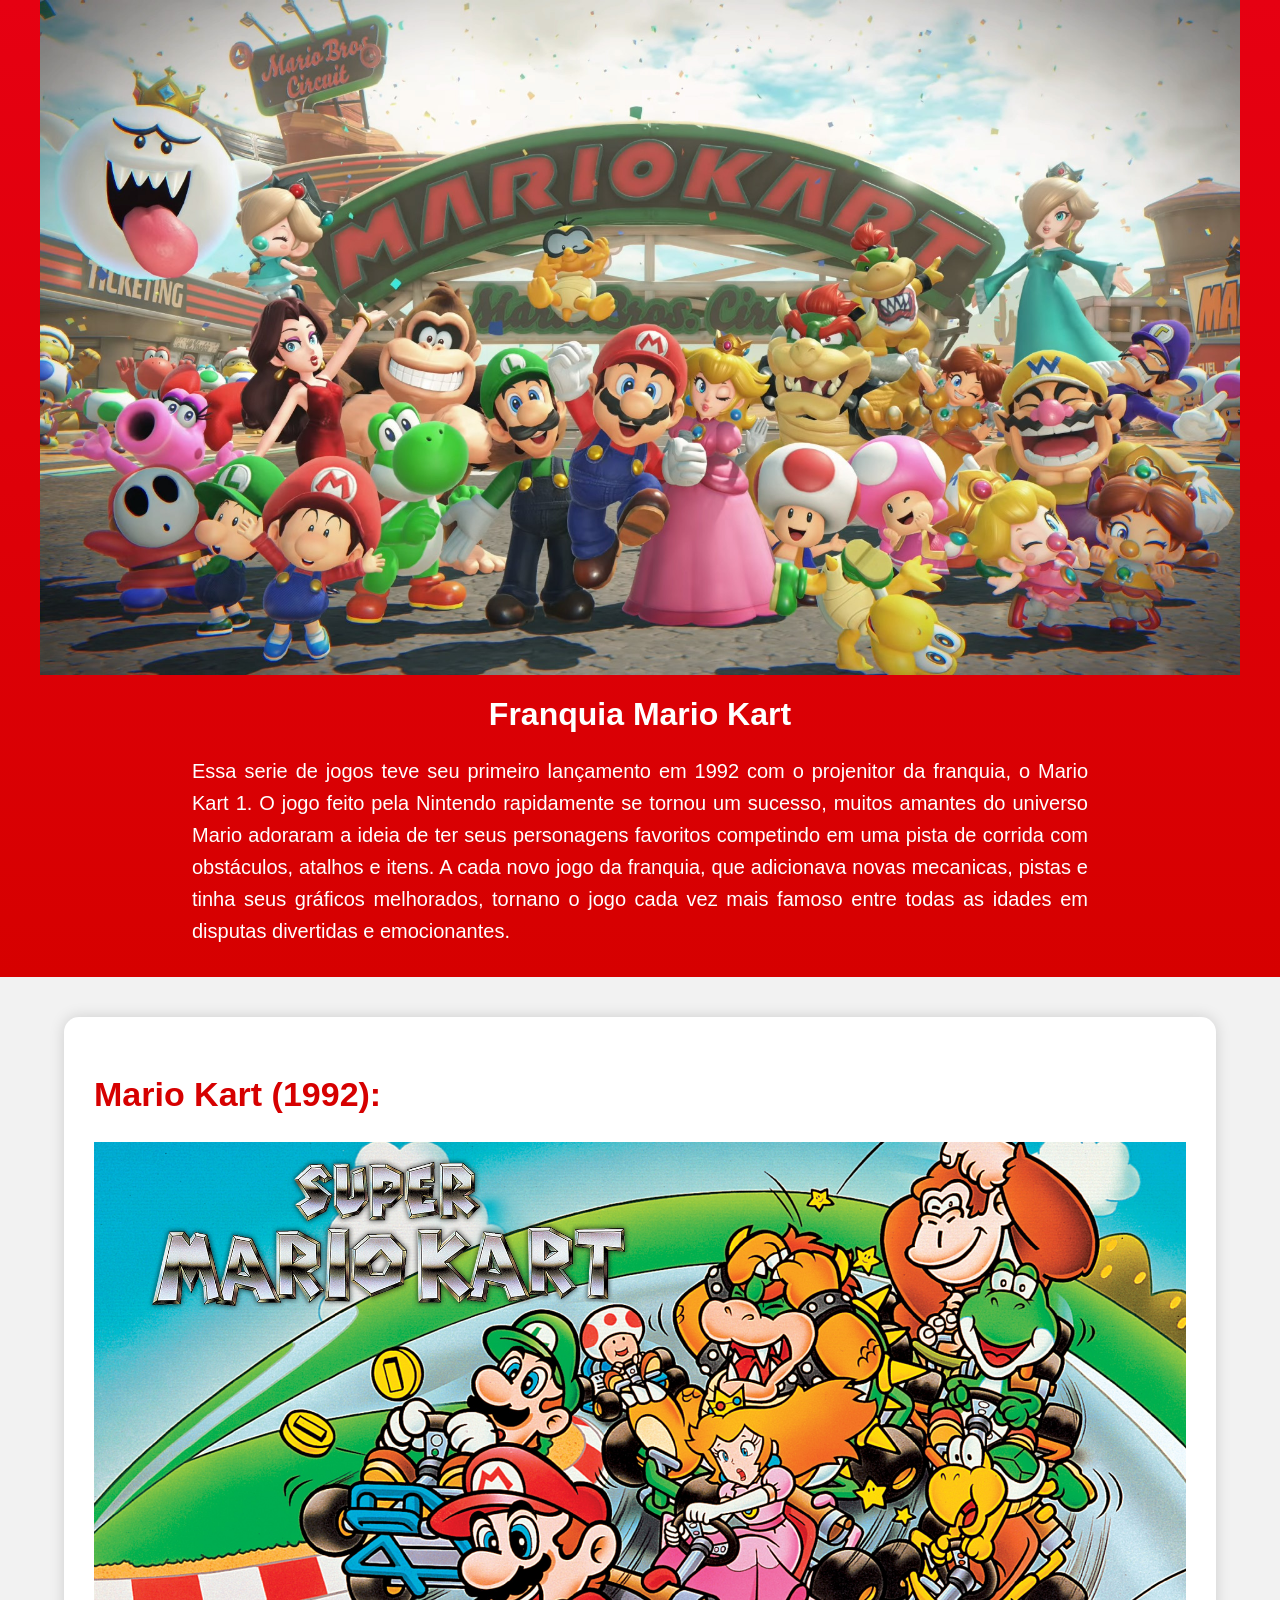
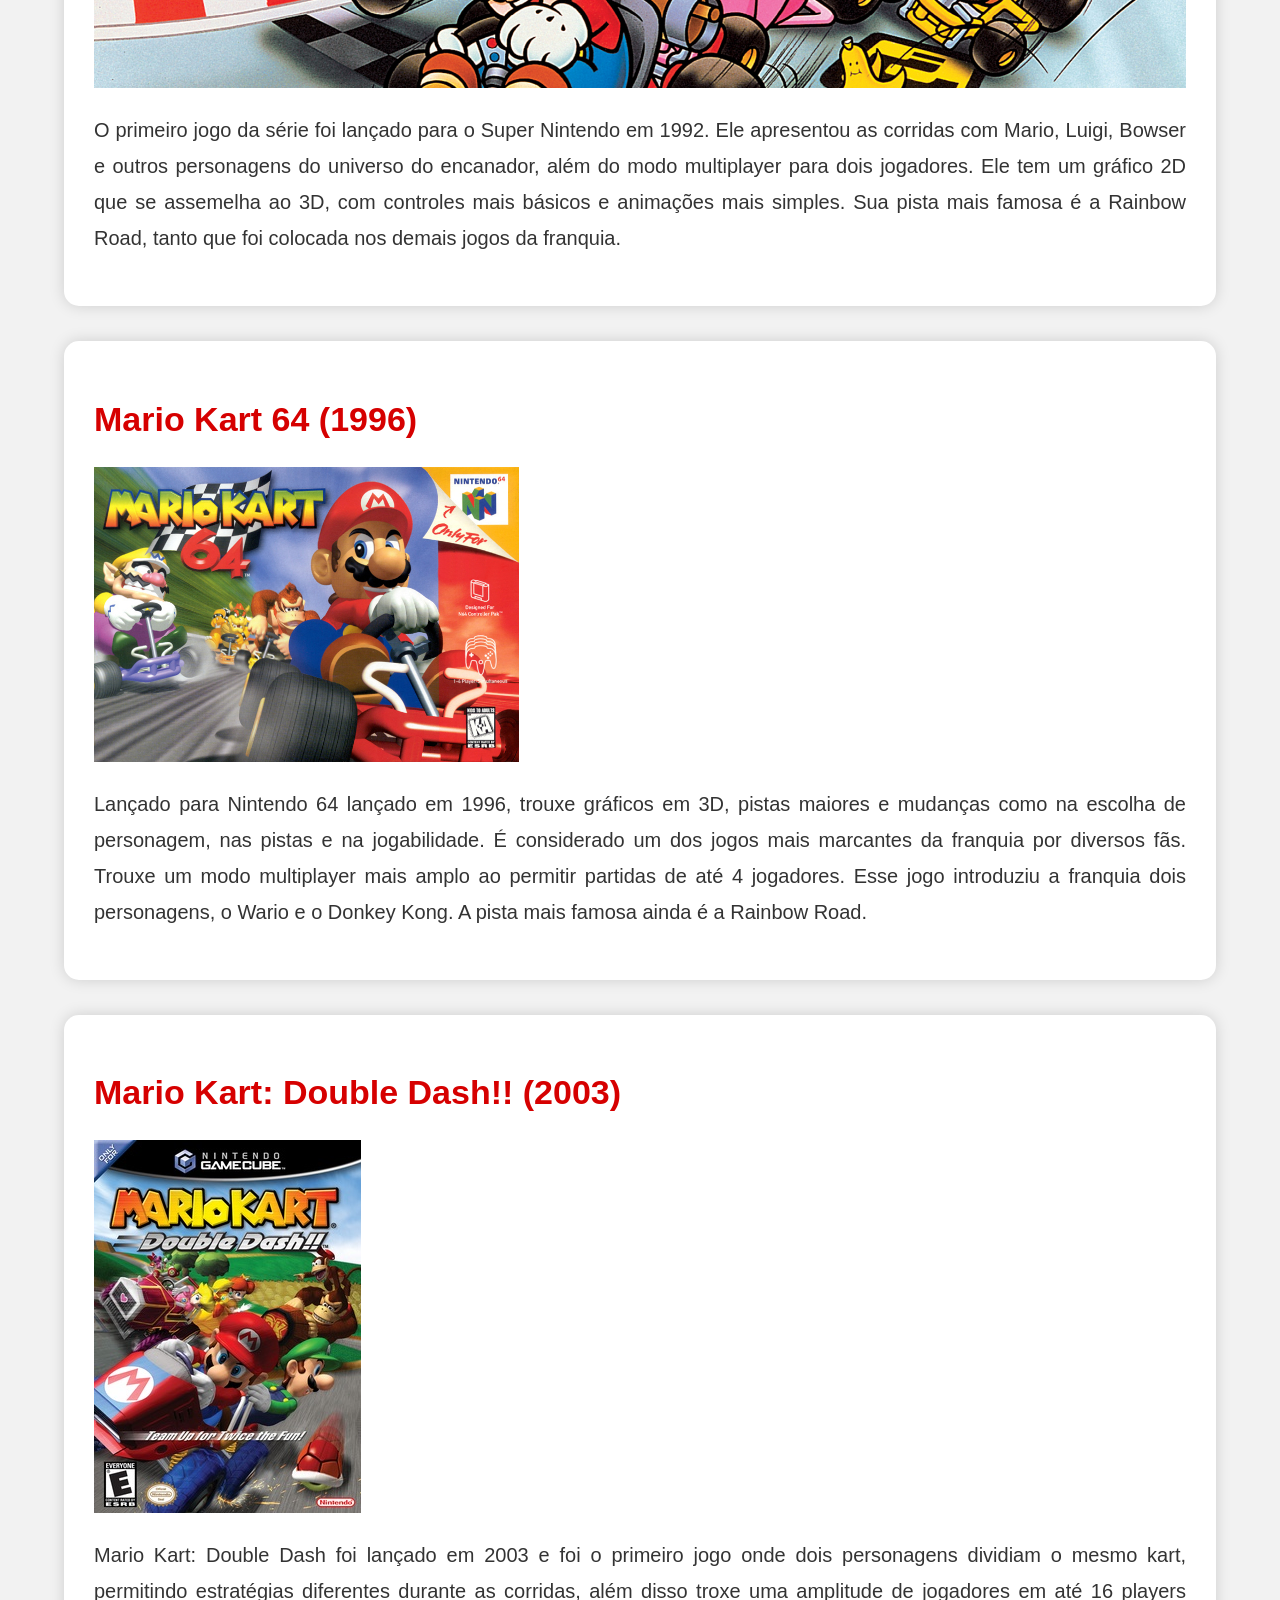
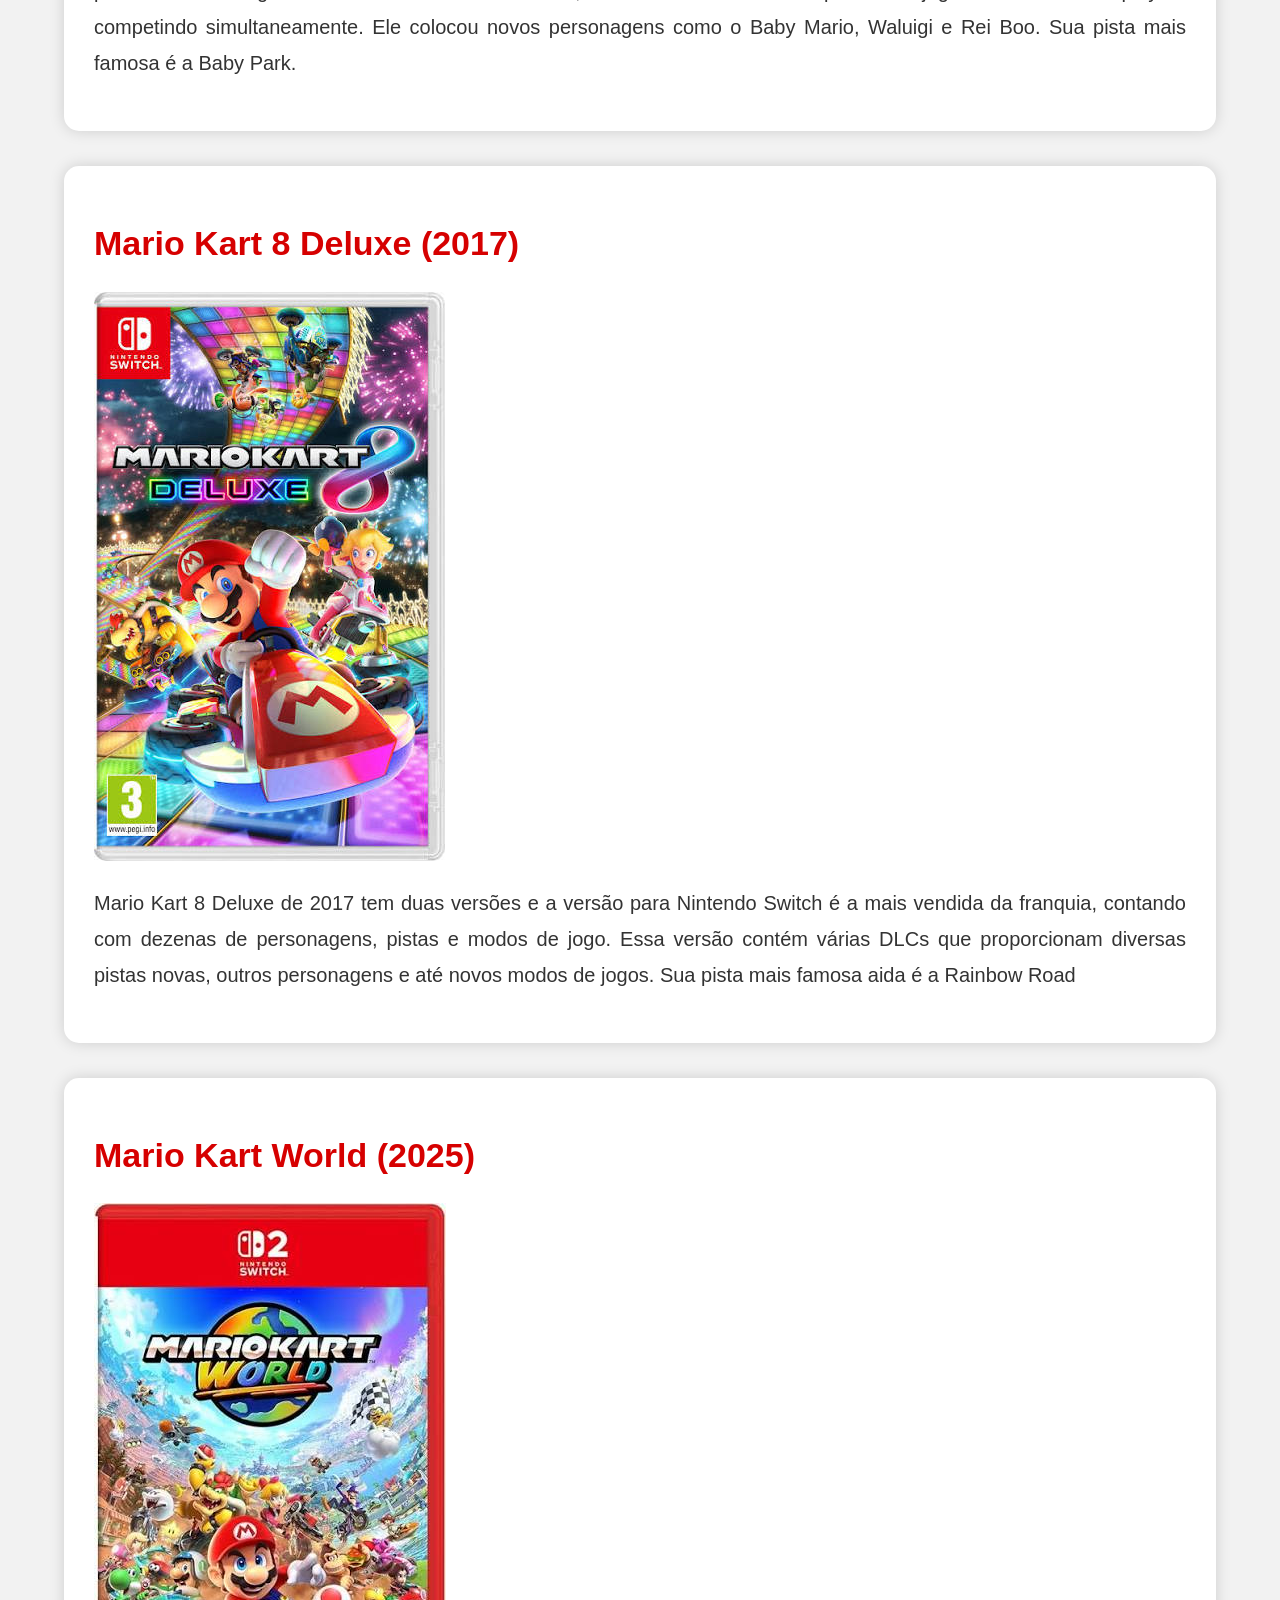
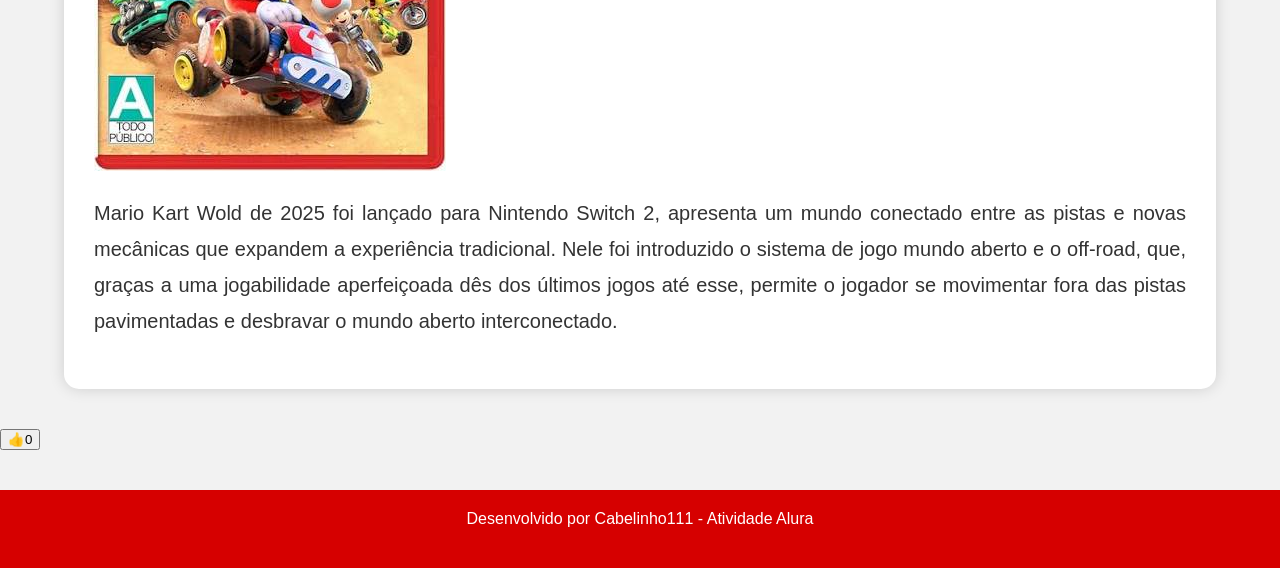
==== commit ba90b0f8: "lpepe" ====
--- a/index.html
+++ b/index.html
@@ -84,7 +84,7 @@
 <p>
 Mario Kart Wold de 2025 foi lançado para Nintendo Switch 2, apresenta um mundo conectado entre
 as pistas e novas mecânicas que expandem a experiência tradicional. Nele foi introduzido o sistema de jogo mundo aberto e o off-road, que,
-graças a uma jogabilidade aperfeiçoada dês dos últimos jogos até esse, permite o jogador se movimentar fora das pistas pavimentadas e desbravar o mundo aberto interconectado..
+graças a uma jogabilidade aperfeiçoada dês dos últimos jogos até esse, permite o jogador se movimentar fora das pistas pavimentadas e desbravar o mundo aberto interconectado.
 </p>
 
 </section>
--- a/style.css
+++ b/style.css
@@ -85,7 +85,7 @@
 /* Todas as imagens */
 img {
     max-width: 100%;
-    align-self: center;
+    box-align: center;
     height: auto;
 }
 
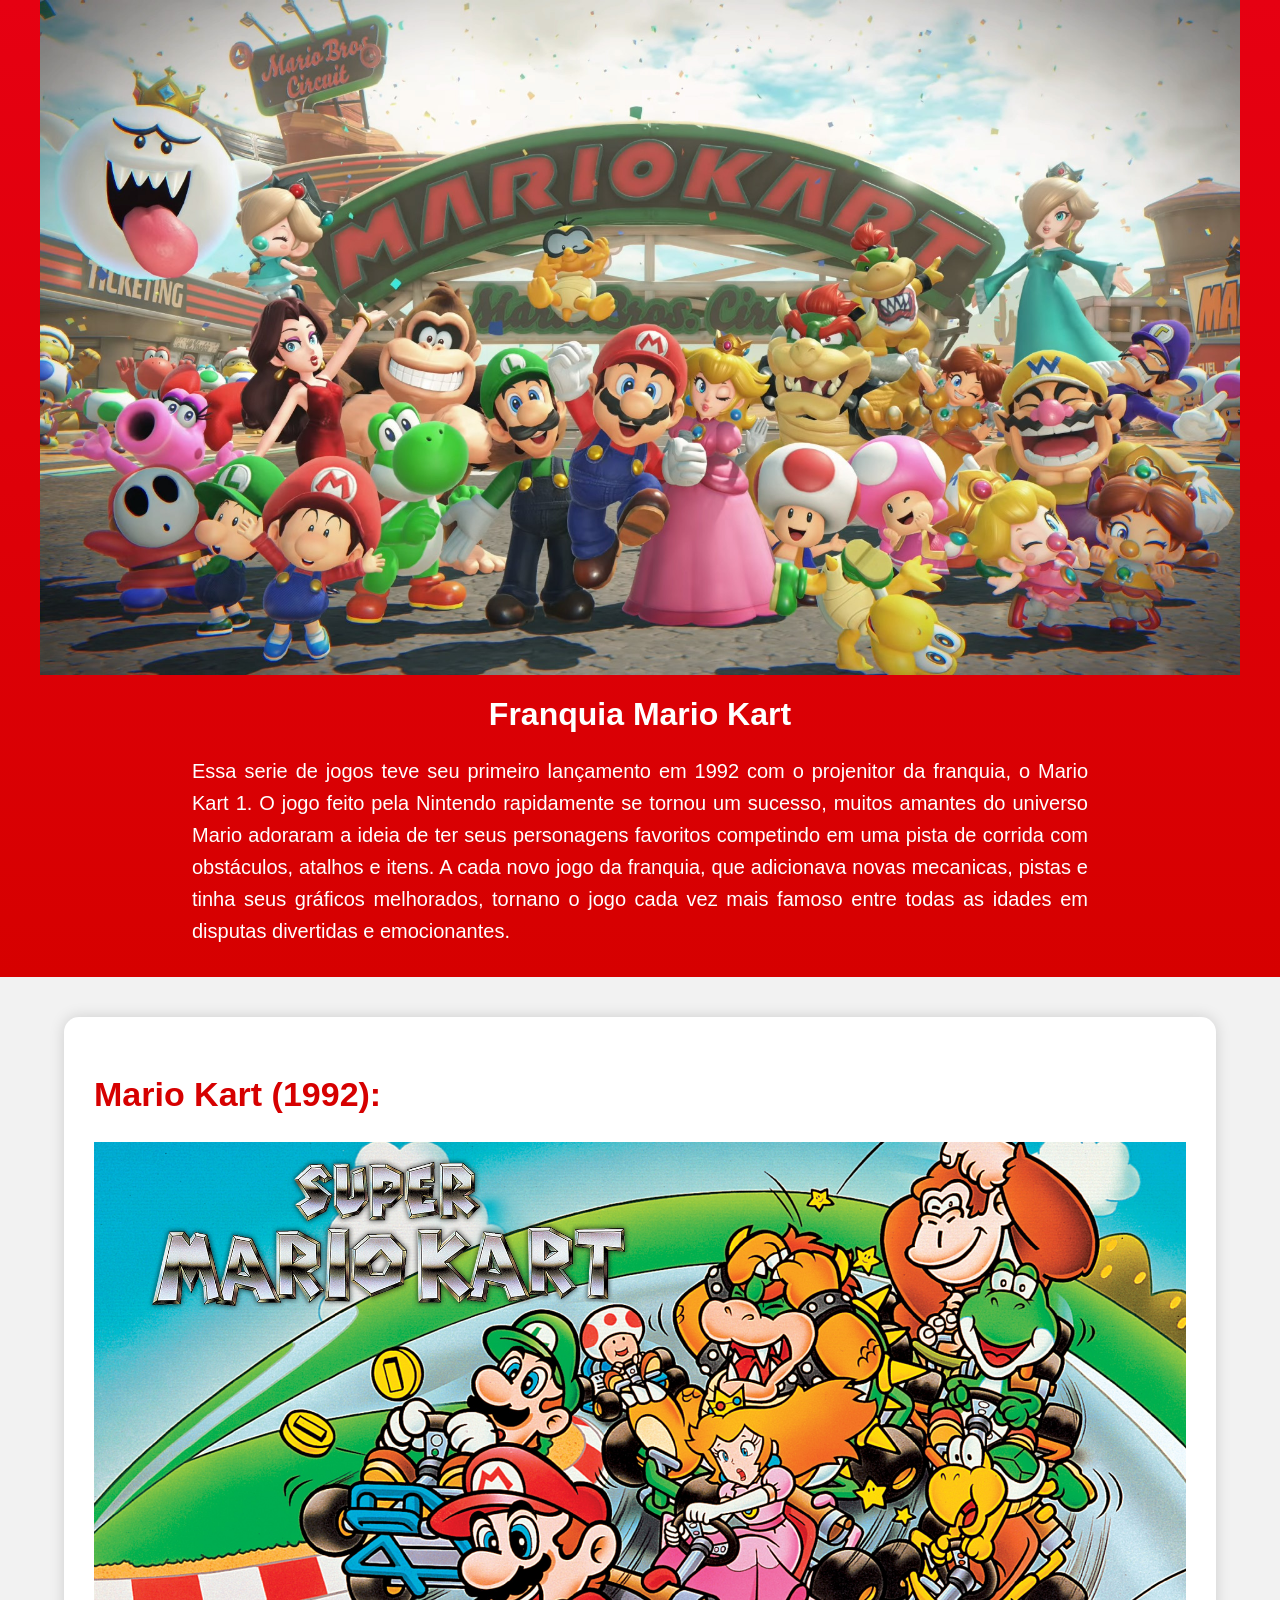
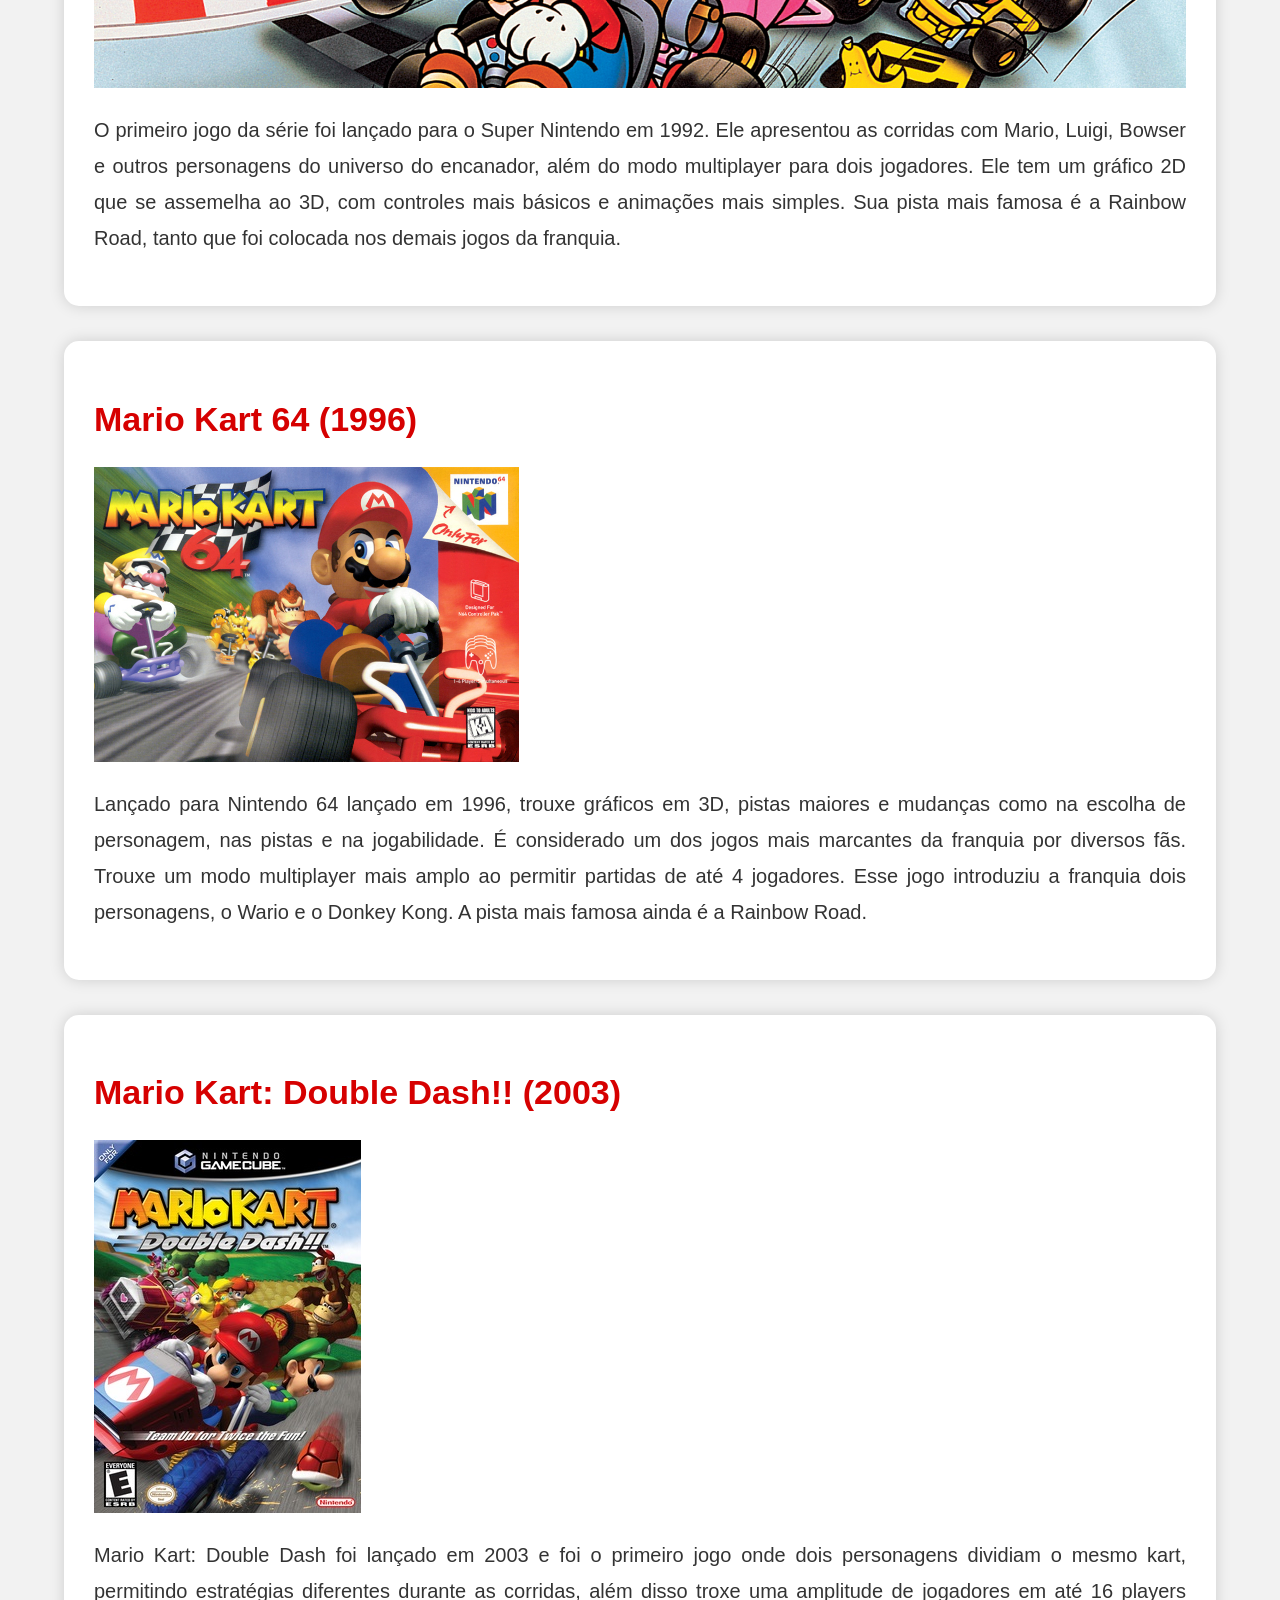
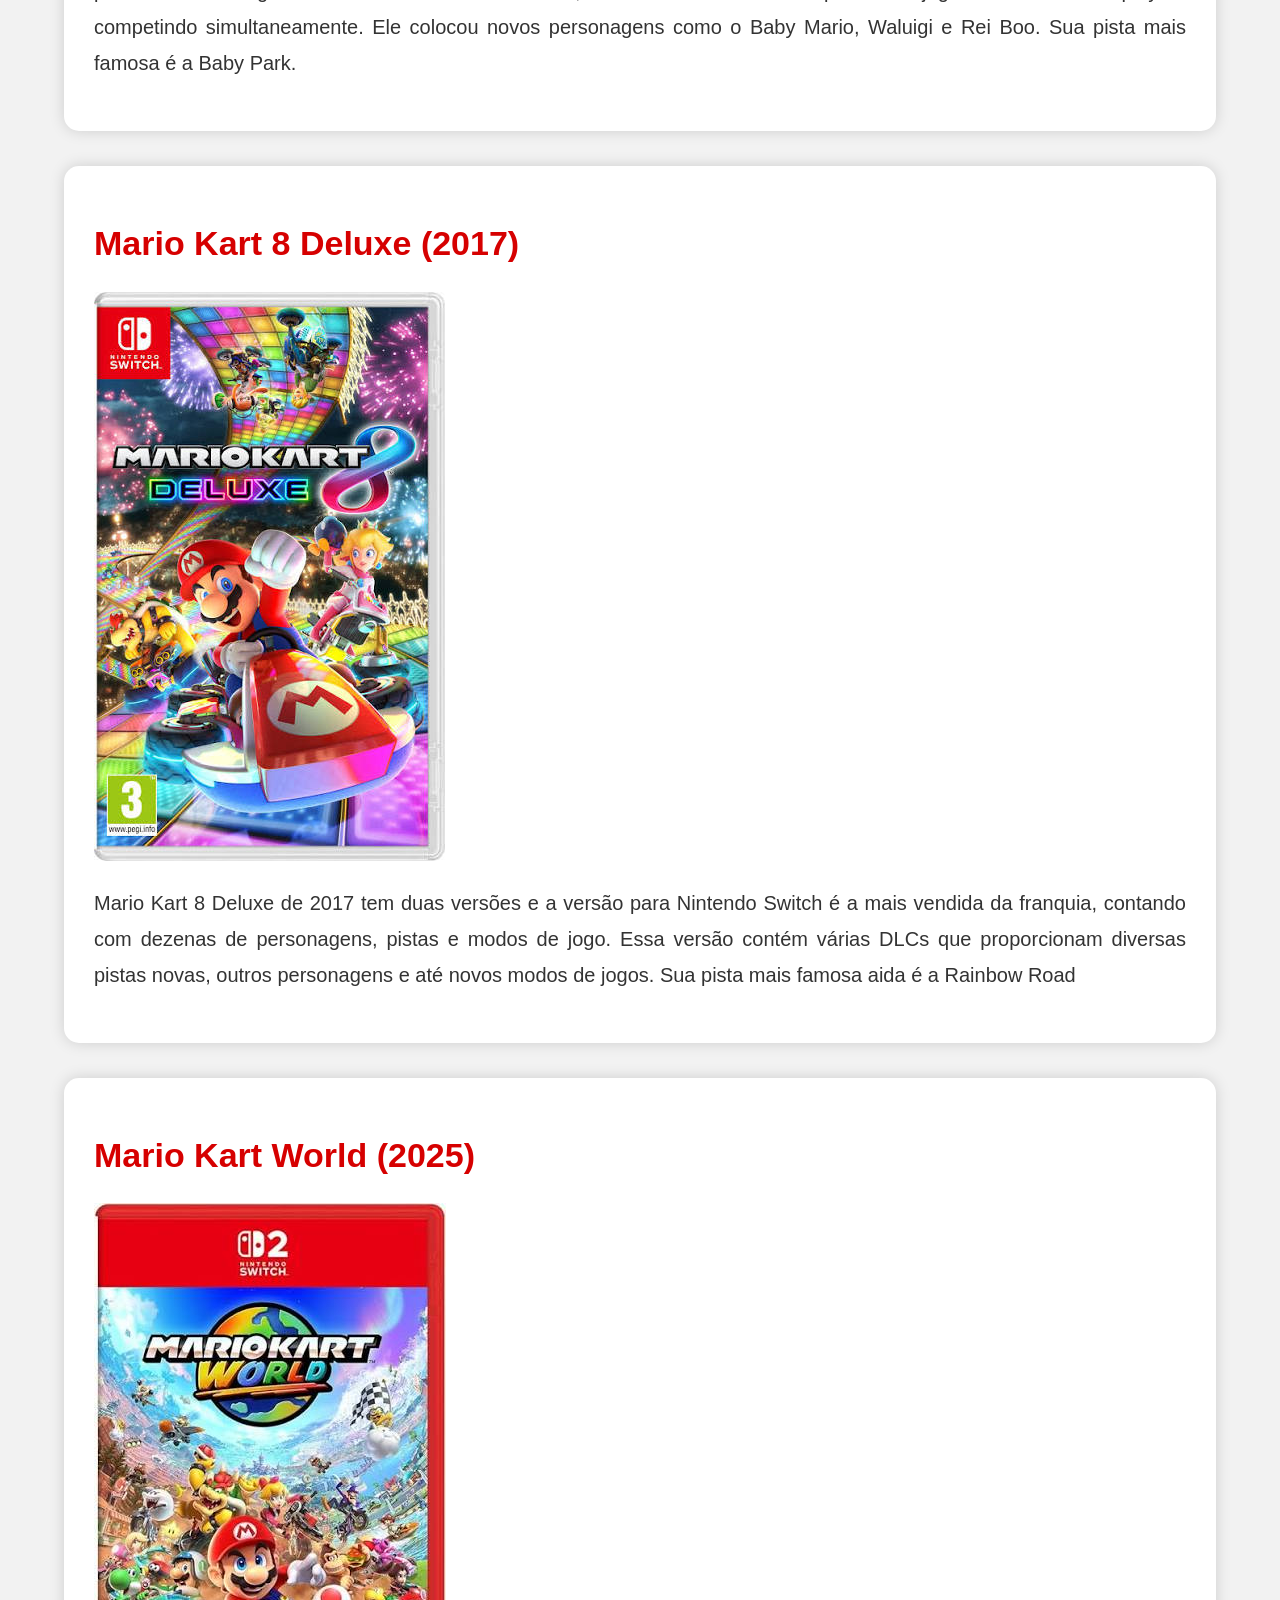
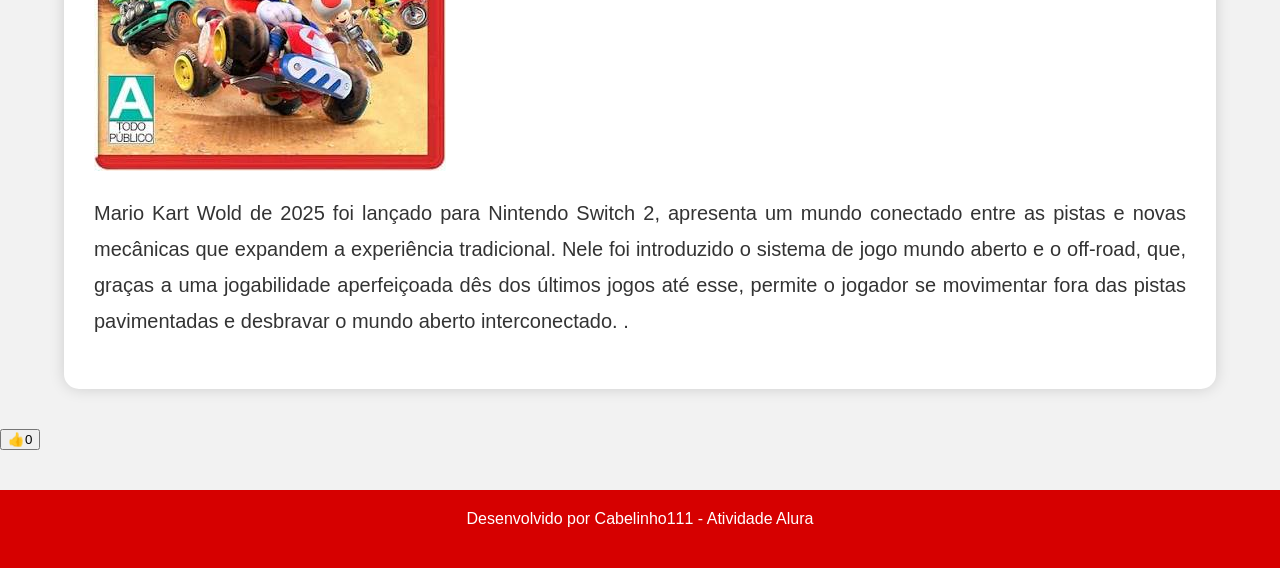
==== commit 70c73a1a: "678" ====
--- a/index.html
+++ b/index.html
@@ -85,13 +85,13 @@
 Mario Kart Wold de 2025 foi lançado para Nintendo Switch 2, apresenta um mundo conectado entre
 as pistas e novas mecânicas que expandem a experiência tradicional. Nele foi introduzido o sistema de jogo mundo aberto e o off-road, que,
 graças a uma jogabilidade aperfeiçoada dês dos últimos jogos até esse, permite o jogador se movimentar fora das pistas pavimentadas e desbravar o mundo aberto interconectado.
-</p>
+.</p>
 
 </section>
 
 </main>
 
-<button>👍<span>0</span></button>
+<button class="button">👍<span>0</span></button>
 
 <footer>
   Desenvolvido por Cabelinho111 - Atividade Alura</p>
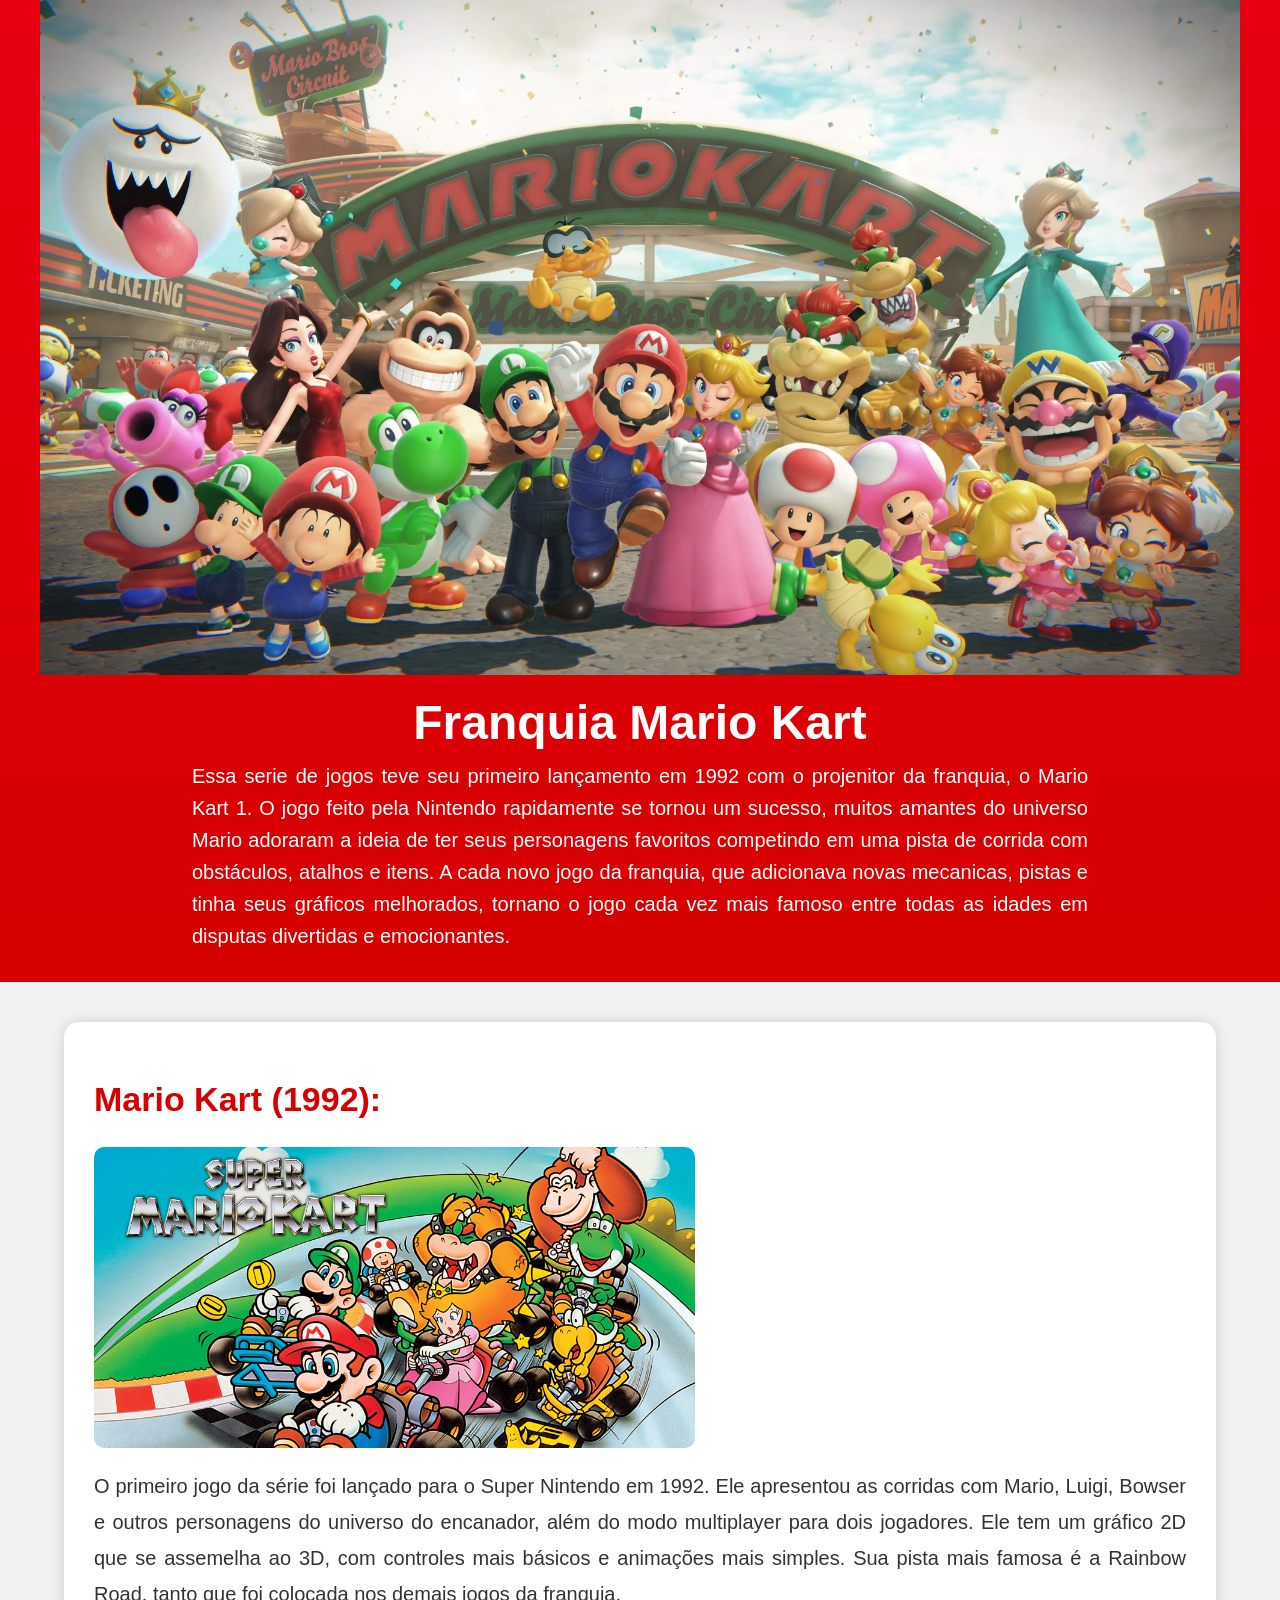
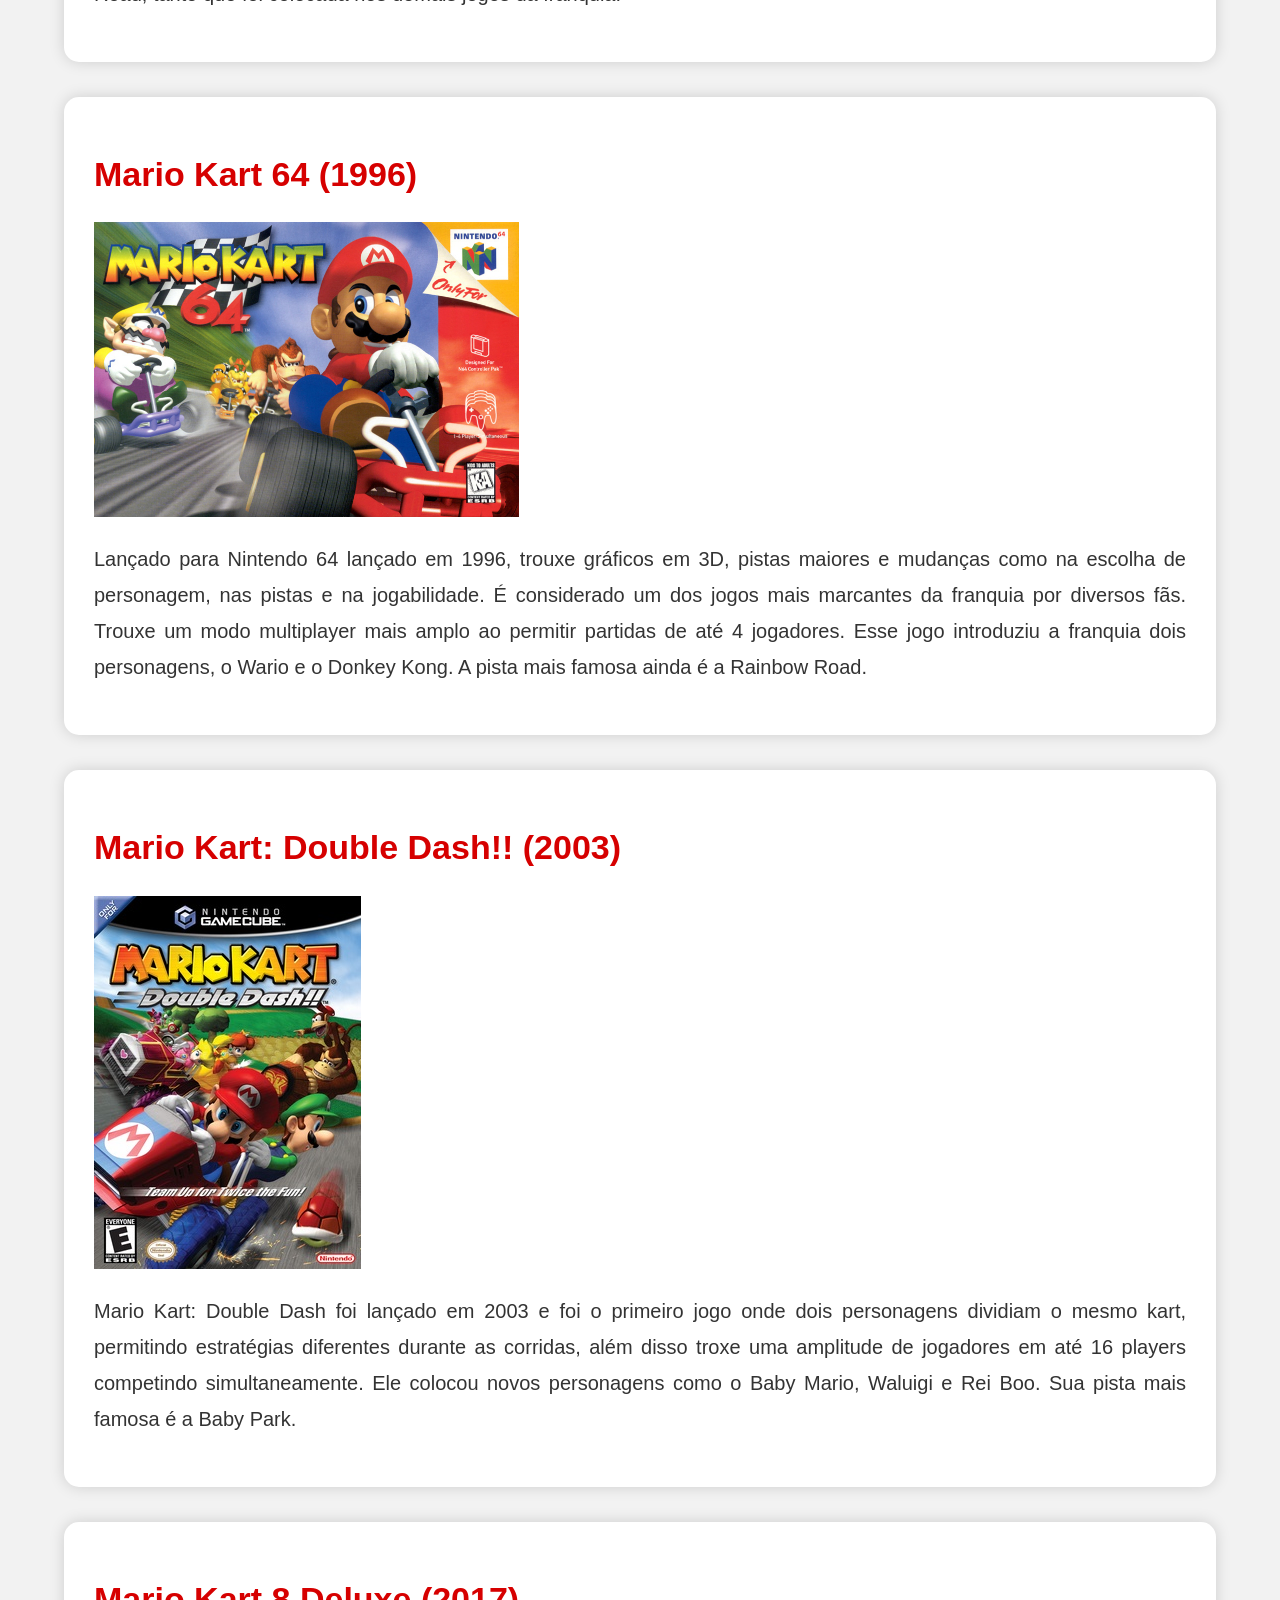
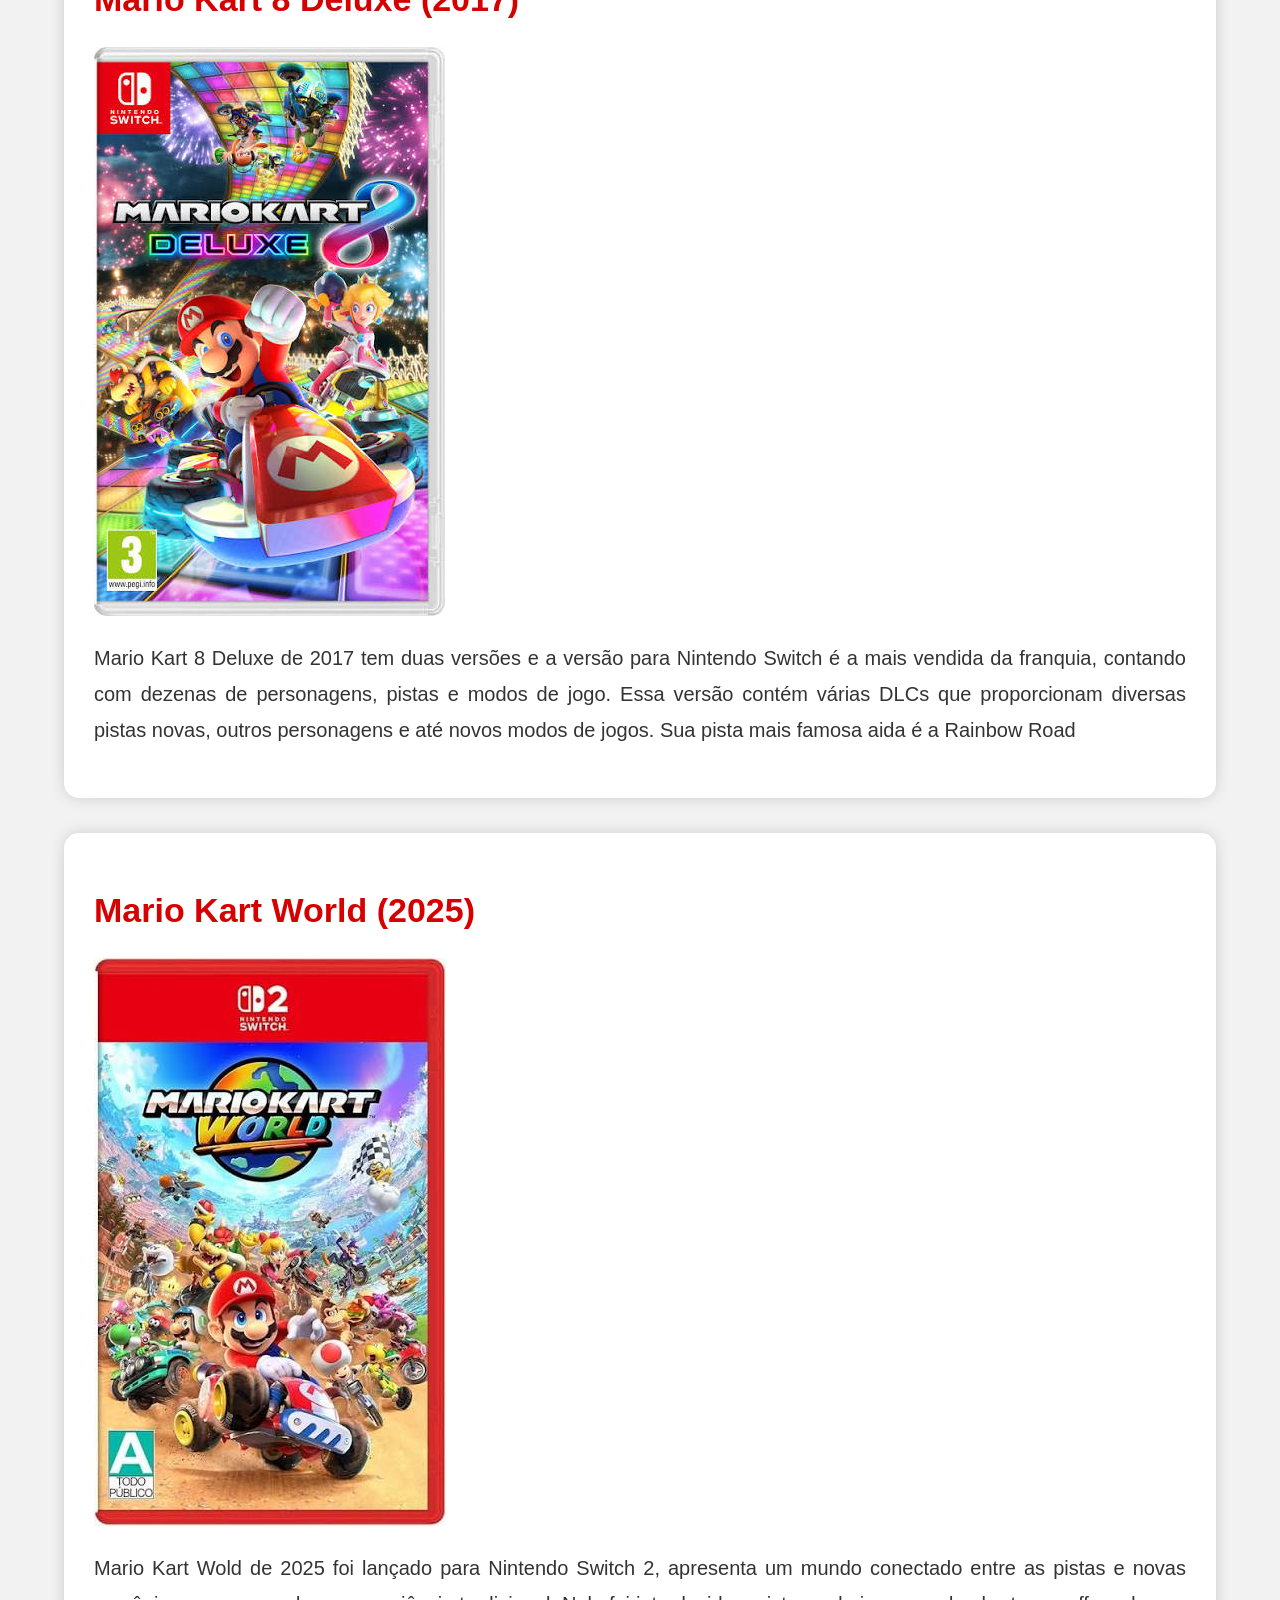
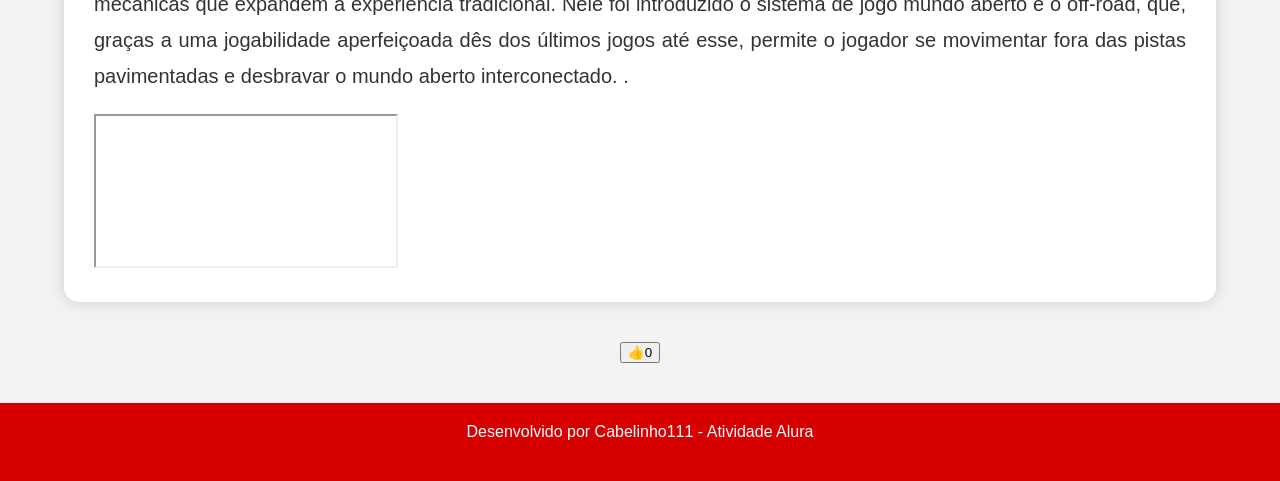
==== commit 2806fc0a: "Update index.html" ====
--- a/index.html
+++ b/index.html
@@ -86,7 +86,14 @@
 as pistas e novas mecânicas que expandem a experiência tradicional. Nele foi introduzido o sistema de jogo mundo aberto e o off-road, que,
 graças a uma jogabilidade aperfeiçoada dês dos últimos jogos até esse, permite o jogador se movimentar fora das pistas pavimentadas e desbravar o mundo aberto interconectado.
 .</p>
+<div class="video-mario-kart">
+    <iframe
+        src="https://docs.google.com/videos/d/10AggIfj8TTjvQVlzaWo12olz6B4BbJakoZkGyzWR88c/play"
+        allowfullscreen>
+    </iframe>
+</div>
 
+    
 </section>
 
 </main>
--- a/style.css
+++ b/style.css
@@ -22,7 +22,7 @@
     height: auto;
     margin: 0 auto;
 }
-}  /* impede que a imagem seja cortada */
+  /* impede que a imagem seja cortada */
 
 
 /* Título principal */
@@ -82,6 +82,14 @@
     border-radius: 10px;
 }
 
+.imagem-primeiro{
+    display: block;
+    width: 55%;
+    height: auto;
+    border-radius: 10px;
+}
+
+
 /* Todas as imagens */
 img {
     max-width: 100%;
@@ -100,8 +108,11 @@
 
 /* button */
 button {
-    size: 100px;
-    box-align: center;
+  size: 200px;
+  display: flex;
+  justify-content: center; 
+  align-items: center;
+  margin: auto;
 }
 
 /* Responsividade */
@@ -173,13 +184,5 @@
     margin: 20px auto;
     border-radius: 10px;
 }
-/* Primeira imagem menor */
-.imagem-primeiro{
-    display: block;
-    width: 55%;
-    max-width: 500px;
-    height: auto;
-    margin: 20px auto;
-    border-radius: 10px;
-}
 
+}
